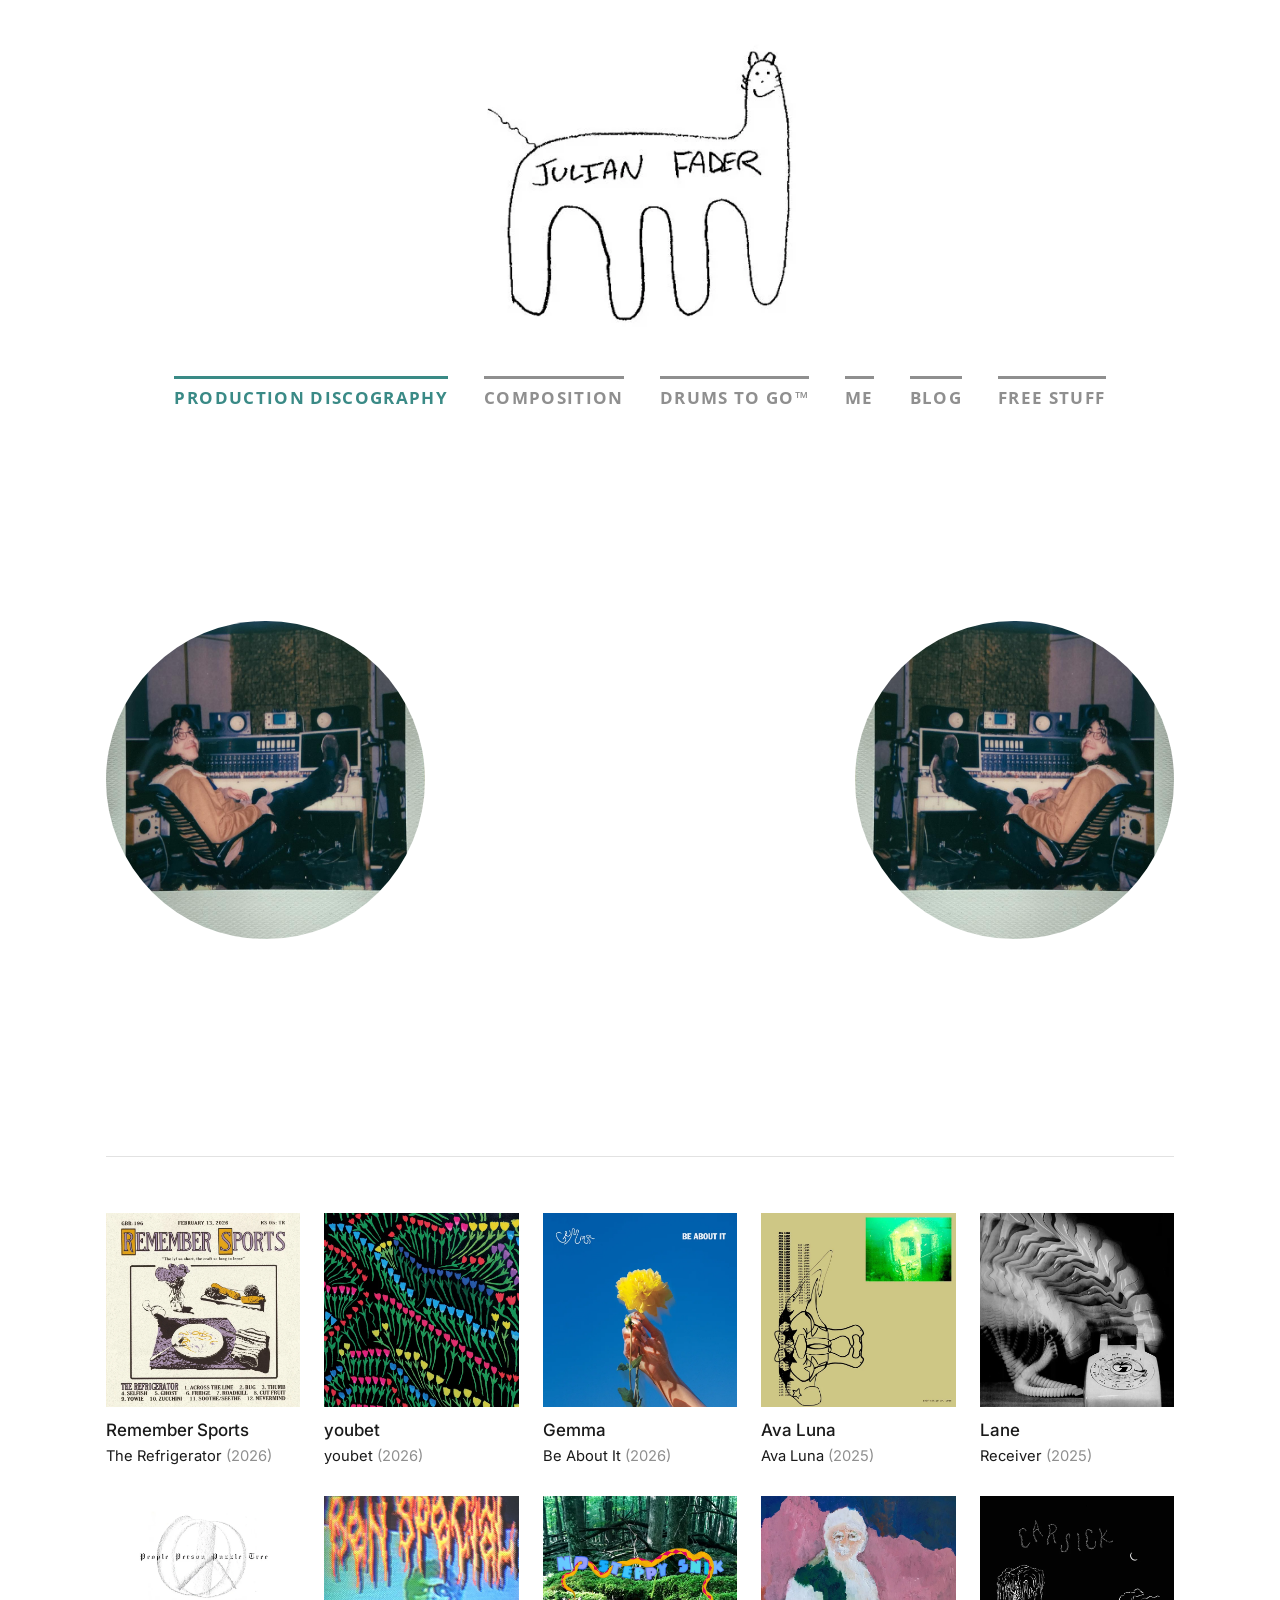
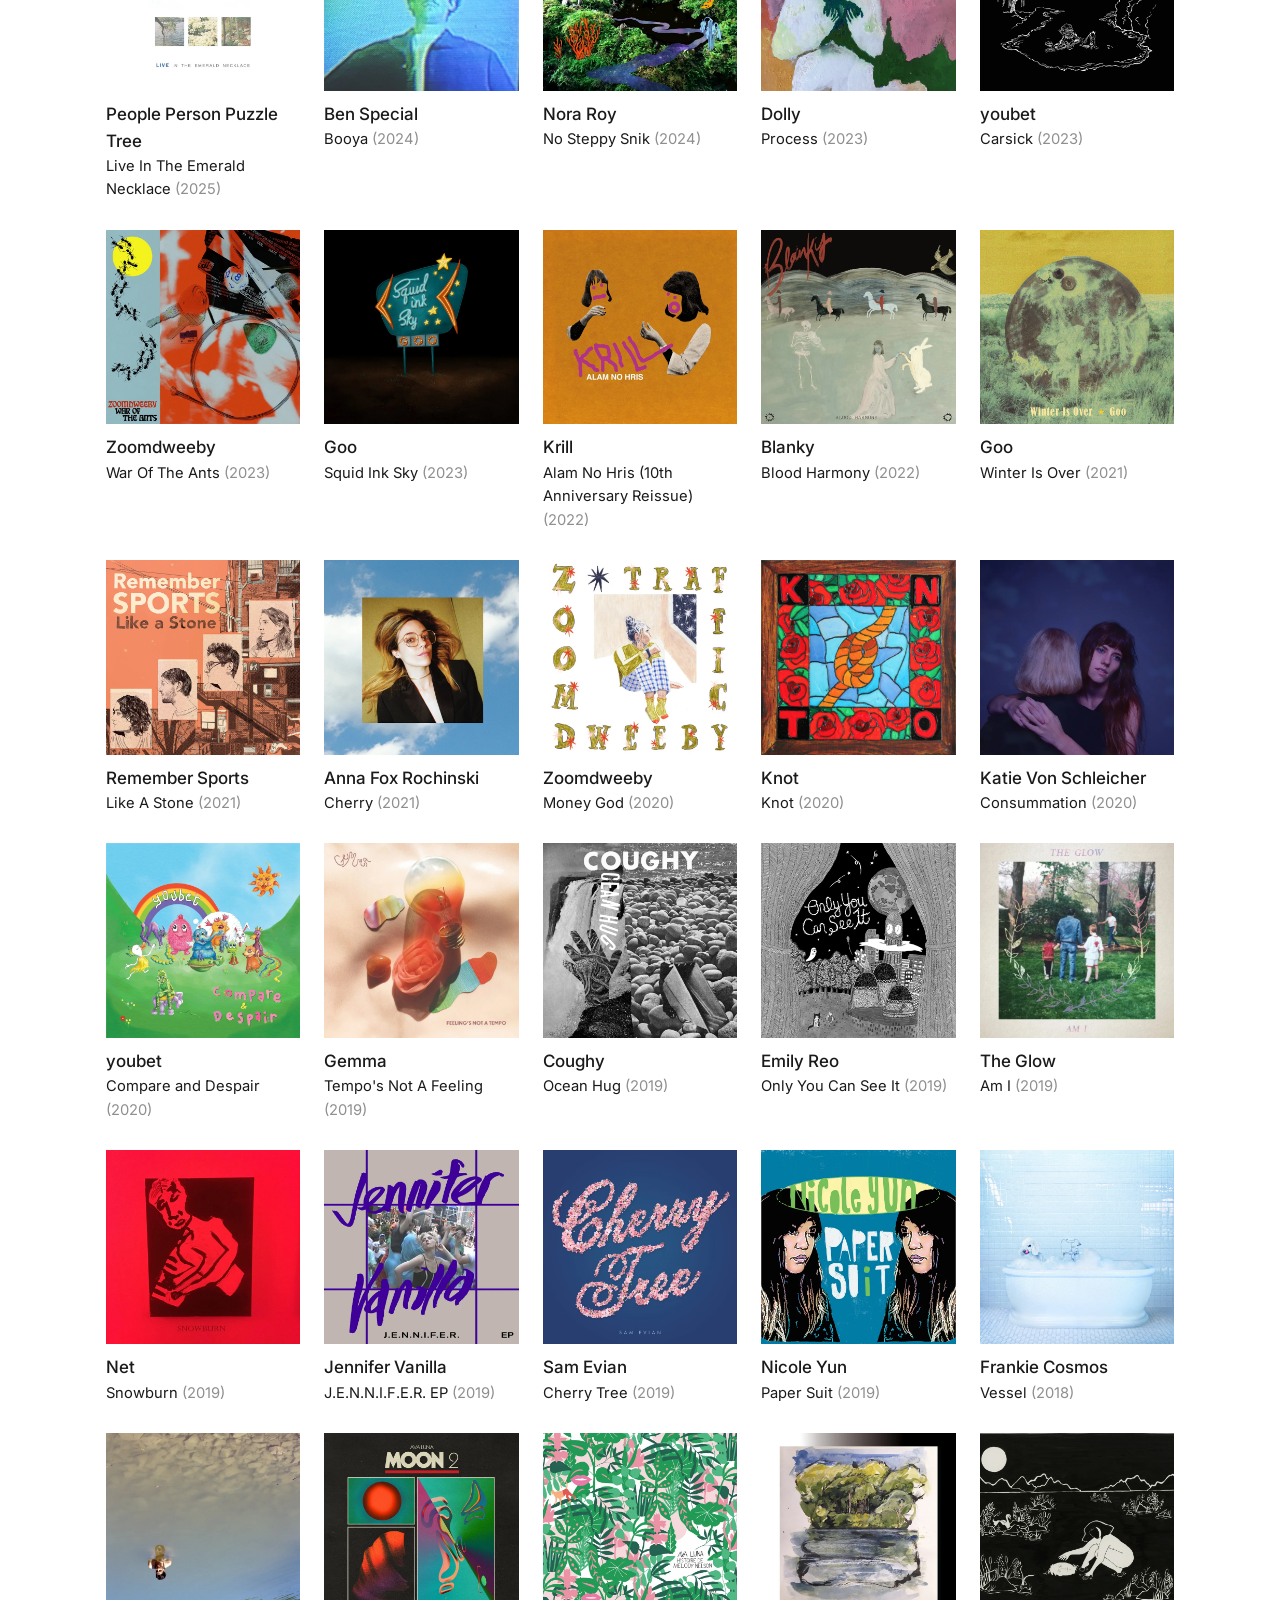
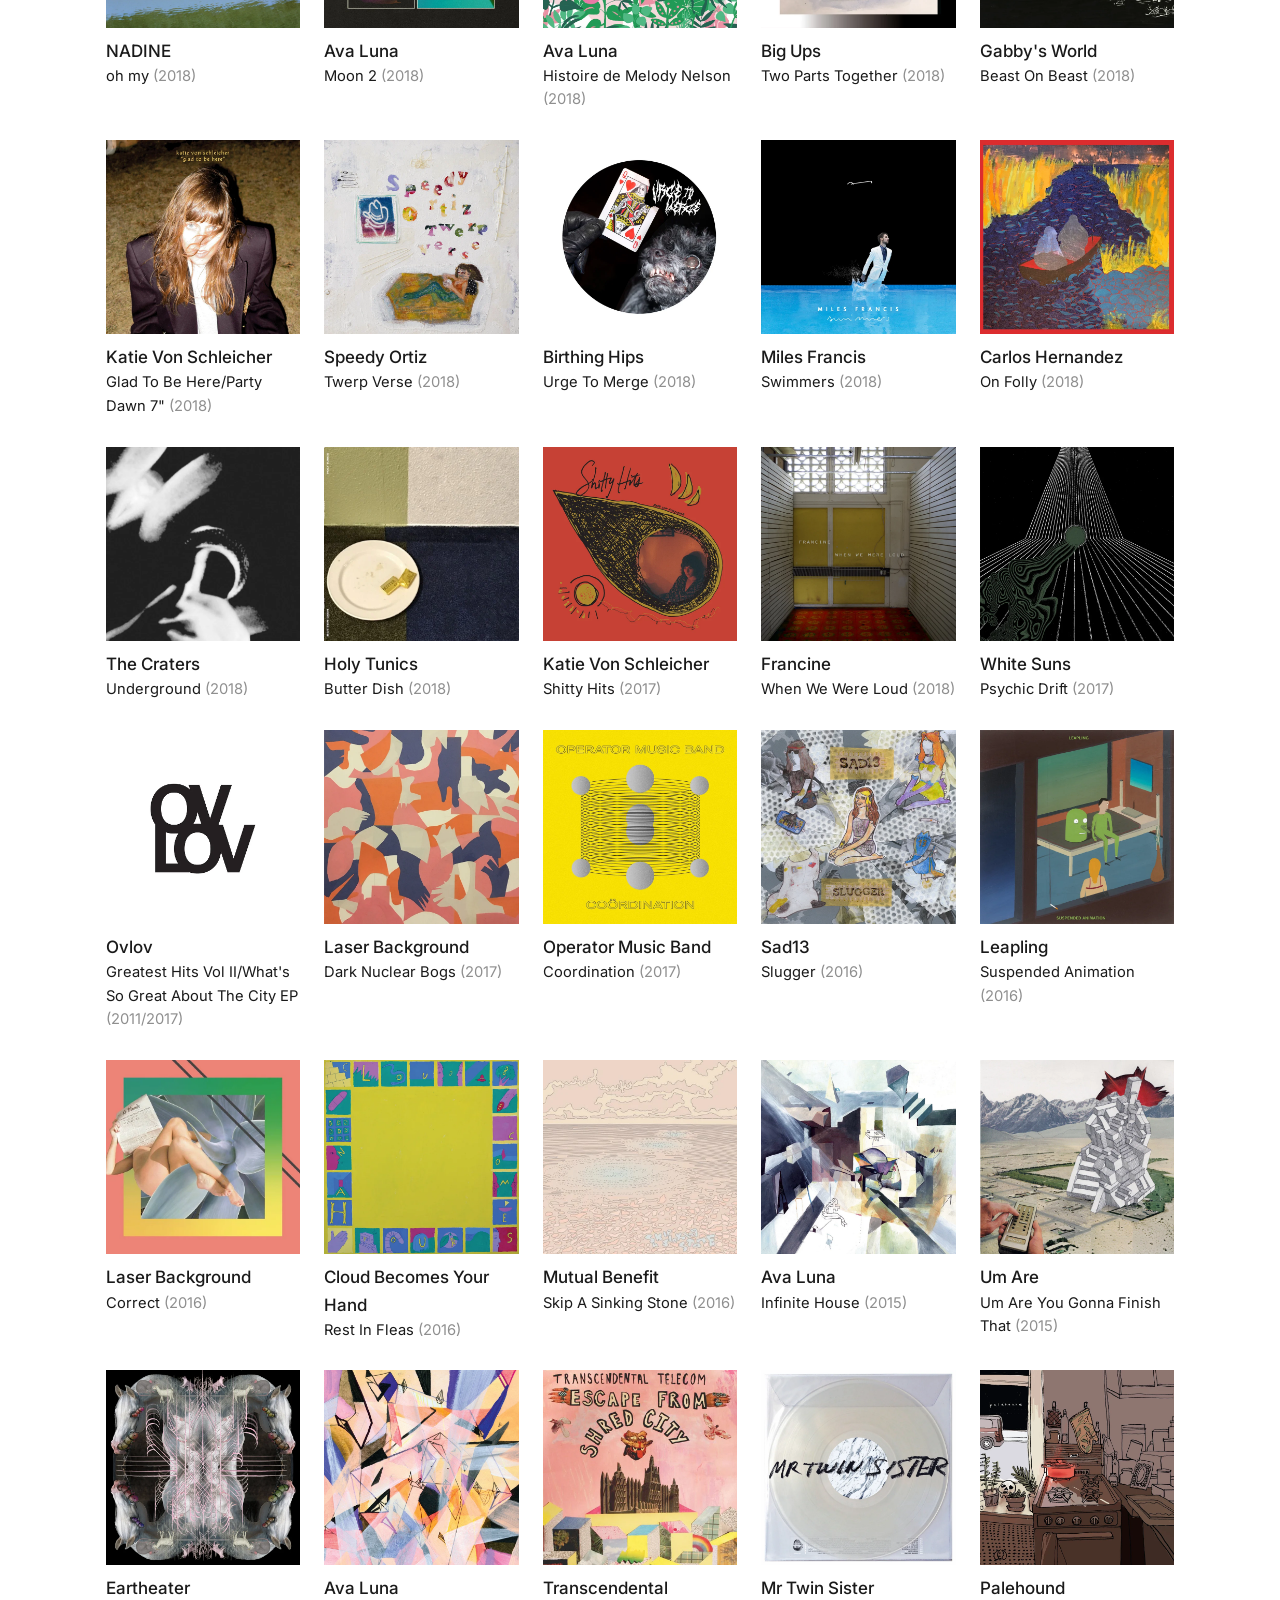
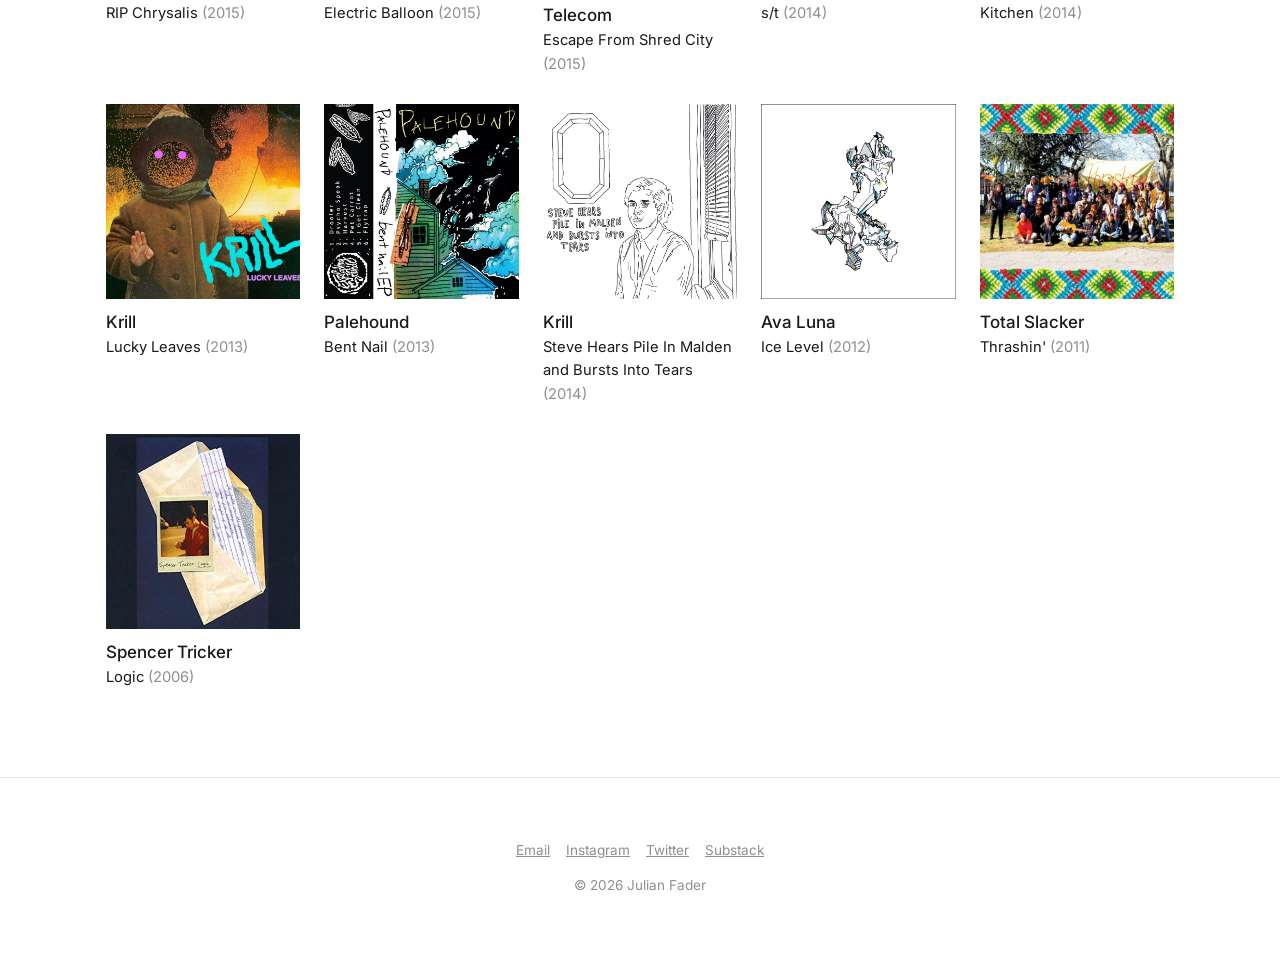
==== index.html @ e8413f3c "Initial commit" ====
<!doctype html>
<html lang="en">
<head>
<meta charset="utf-8">
<meta name="viewport" content="width=device-width, initial-scale=1">
<title>Julian Fader</title>
<meta name="description" content="Julian Fader: producer, mixer, drummer and composer. Co-owner of Honey Jar studio in Brooklyn.">
<link rel="icon" href="/images/favicon.png">
<link rel="preconnect" href="https://fonts.googleapis.com">
<link rel="preconnect" href="https://fonts.gstatic.com" crossorigin>
<link href="https://fonts.googleapis.com/css2?family=Open+Sans:wght@600;700&family=Inter:wght@400;500&display=swap" rel="stylesheet">
<link rel="stylesheet" href="/assets/style.css">
</head>
<body>
<header id="site-header"></header>
<main>

  <section class="hero">
    <img class="circle" src="/images/studio-left.png" alt="Julian in the studio">
    <div class="embed">
      <iframe src="https://www.buymusic.club/embed/coolingpie-produced-andor-mixed-by-julian" title="A selection of tunes produced and/or mixed by Julian Fader" loading="lazy"></iframe>
    </div>
    <img class="circle circle-right" src="/images/studio-right.png" alt="">
  </section>

  <hr>

  <!-- The records are listed in assets/records.js -->
  <div class="records" id="records"></div>
</main>
<footer id="site-footer"></footer>
<script src="/assets/site.js"></script>
<script src="/assets/records.js"></script>
</body>
</html>
---- assets/style.css ----
/* ============ Colors and fonts: change these to restyle the whole site ============ */
:root {
  --accent: #3a8a86;
  --muted: #8f8f8f;
  --line: #e2e2e2;
  --text: #1a1a1a;
  --bg: #ffffff;
  --head: "Open Sans", system-ui, sans-serif;
  --body: "Inter", system-ui, sans-serif;
}

* { box-sizing: border-box; }
html { scroll-behavior: smooth; }
body {
  margin: 0;
  background: var(--bg);
  color: var(--text);
  font-family: var(--body);
  font-size: 17px;
  line-height: 1.6;
}
img { max-width: 100%; display: block; }
a { color: var(--accent); }

/* ============ Header and nav ============ */
.site-header { text-align: center; padding: 24px 16px 0; }
.site-header > a { text-decoration: none; display: inline-block; }
.logo { width: 320px; margin: 0 auto; mix-blend-mode: multiply; }
.logo-text {
  font-family: var(--head); font-weight: 700; font-size: 2rem;
  color: var(--text); text-decoration: none; letter-spacing: 0.04em;
}

.site-nav ul {
  list-style: none; padding: 0; margin: 28px auto 0;
  display: flex; flex-wrap: wrap; justify-content: center; gap: 12px 36px;
}
.site-nav a {
  display: inline-block;
  font-family: var(--head); font-weight: 700;
  font-size: 1.05rem; letter-spacing: 0.08em; text-transform: uppercase;
  text-decoration: none; color: var(--muted);
  border-top: 3px solid var(--muted); padding-top: 6px;
  transition: color .15s, border-color .15s;
}
.site-nav a:hover,
.site-nav a[aria-current="page"] { color: var(--accent); border-color: var(--accent); }

/* ============ Layout ============ */
main { max-width: 1100px; margin: 0 auto; padding: 48px 16px 24px; }
.narrow { max-width: 720px; margin-left: auto; margin-right: auto; }
h1, h2, h3 { font-family: var(--head); line-height: 1.25; }
h1 {
  font-size: 1.3rem; text-transform: uppercase; letter-spacing: 0.08em;
  color: var(--accent); margin: 0 0 24px;
}
h2 { font-size: 1.15rem; margin-top: 48px; }
hr { border: 0; border-top: 1px solid var(--line); margin: 56px 0; }
.lede { font-size: 1.15rem; }
.muted { color: var(--muted); }

/* ============ Home hero: photo / Buy Music Club / photo ============ */
.hero {
  display: grid; grid-template-columns: 1fr 1.15fr 1fr; gap: 32px; align-items: center;
}
.circle {
  aspect-ratio: 1; width: 100%; border-radius: 50%;
  object-fit: cover; background: #dfe6e2;
}
.embed iframe { width: 100%; border: 0; height: 640px; display: block; }

/* ============ Photos ============ */
.photo-pair { display: grid; grid-template-columns: 1fr 1fr; gap: 16px; margin: 40px 0; }
.photo-pair img { width: 100%; aspect-ratio: 4 / 5; object-fit: cover; background: #eee; }
.me-photo { width: 100%; max-width: 420px; margin: 0 0 28px; background: #eee; }

/* ============ Record grid ============ */
.records {
  display: grid; gap: 28px 24px;
  grid-template-columns: repeat(auto-fill, minmax(190px, 1fr));
}
.record { text-decoration: none; color: var(--text); }
.record img {
  aspect-ratio: 1; width: 100%; object-fit: cover; background: #eee;
  transition: transform .2s;
}
.record:hover img { transform: scale(1.02); }
.record .artist { margin: 10px 0 0; font-weight: 500; }
.record .title { margin: 0; font-size: .92rem; }
.record .year { color: var(--muted); }

/* ============ Video embeds ============ */
.videos { display: grid; gap: 32px; }
.videos figure { margin: 0; }
.video { aspect-ratio: 16 / 9; width: 100%; border: 0; background: #000; display: block; }
.video-caption { margin: 8px 0 0; font-size: .92rem; color: var(--muted); }

/* ============ Lists (blog, downloads) ============ */
.list { list-style: none; padding: 0; margin: 0; }
.list li { padding: 18px 0; border-bottom: 1px solid var(--line); }
.list a { font-weight: 500; text-decoration: none; }
.list a:hover { text-decoration: underline; }
.list .meta { display: block; font-size: .85rem; color: var(--muted); }

/* ============ Blog post ============ */
.post img { margin: 24px 0; }
.post .meta { color: var(--muted); font-size: .9rem; margin-top: -16px; }

/* ============ Buttons ============ */
.button {
  display: inline-block; padding: 10px 20px; border-radius: 4px;
  background: var(--accent); color: #fff; text-decoration: none; font-weight: 500;
}
.button:hover { opacity: .88; }

/* ============ Footer ============ */
.site-footer {
  text-align: center; color: var(--muted); font-size: .85rem;
  padding: 48px 16px; border-top: 1px solid var(--line); margin-top: 64px;
}
.site-footer a { color: var(--muted); margin: 0 8px; }

/* ============ Phones ============ */
@media (max-width: 760px) {
  body { font-size: 16px; }
  .hero { grid-template-columns: 1fr; gap: 32px; }
  .circle { max-width: 320px; margin: 0 auto; }
  .circle-right { display: none; }
  .embed iframe { height: 520px; }
  .site-nav ul { gap: 10px 18px; }
  .site-nav a { font-size: .85rem; }
  .logo { width: 200px; }
  .records { grid-template-columns: repeat(2, 1fr); gap: 20px 14px; }
}
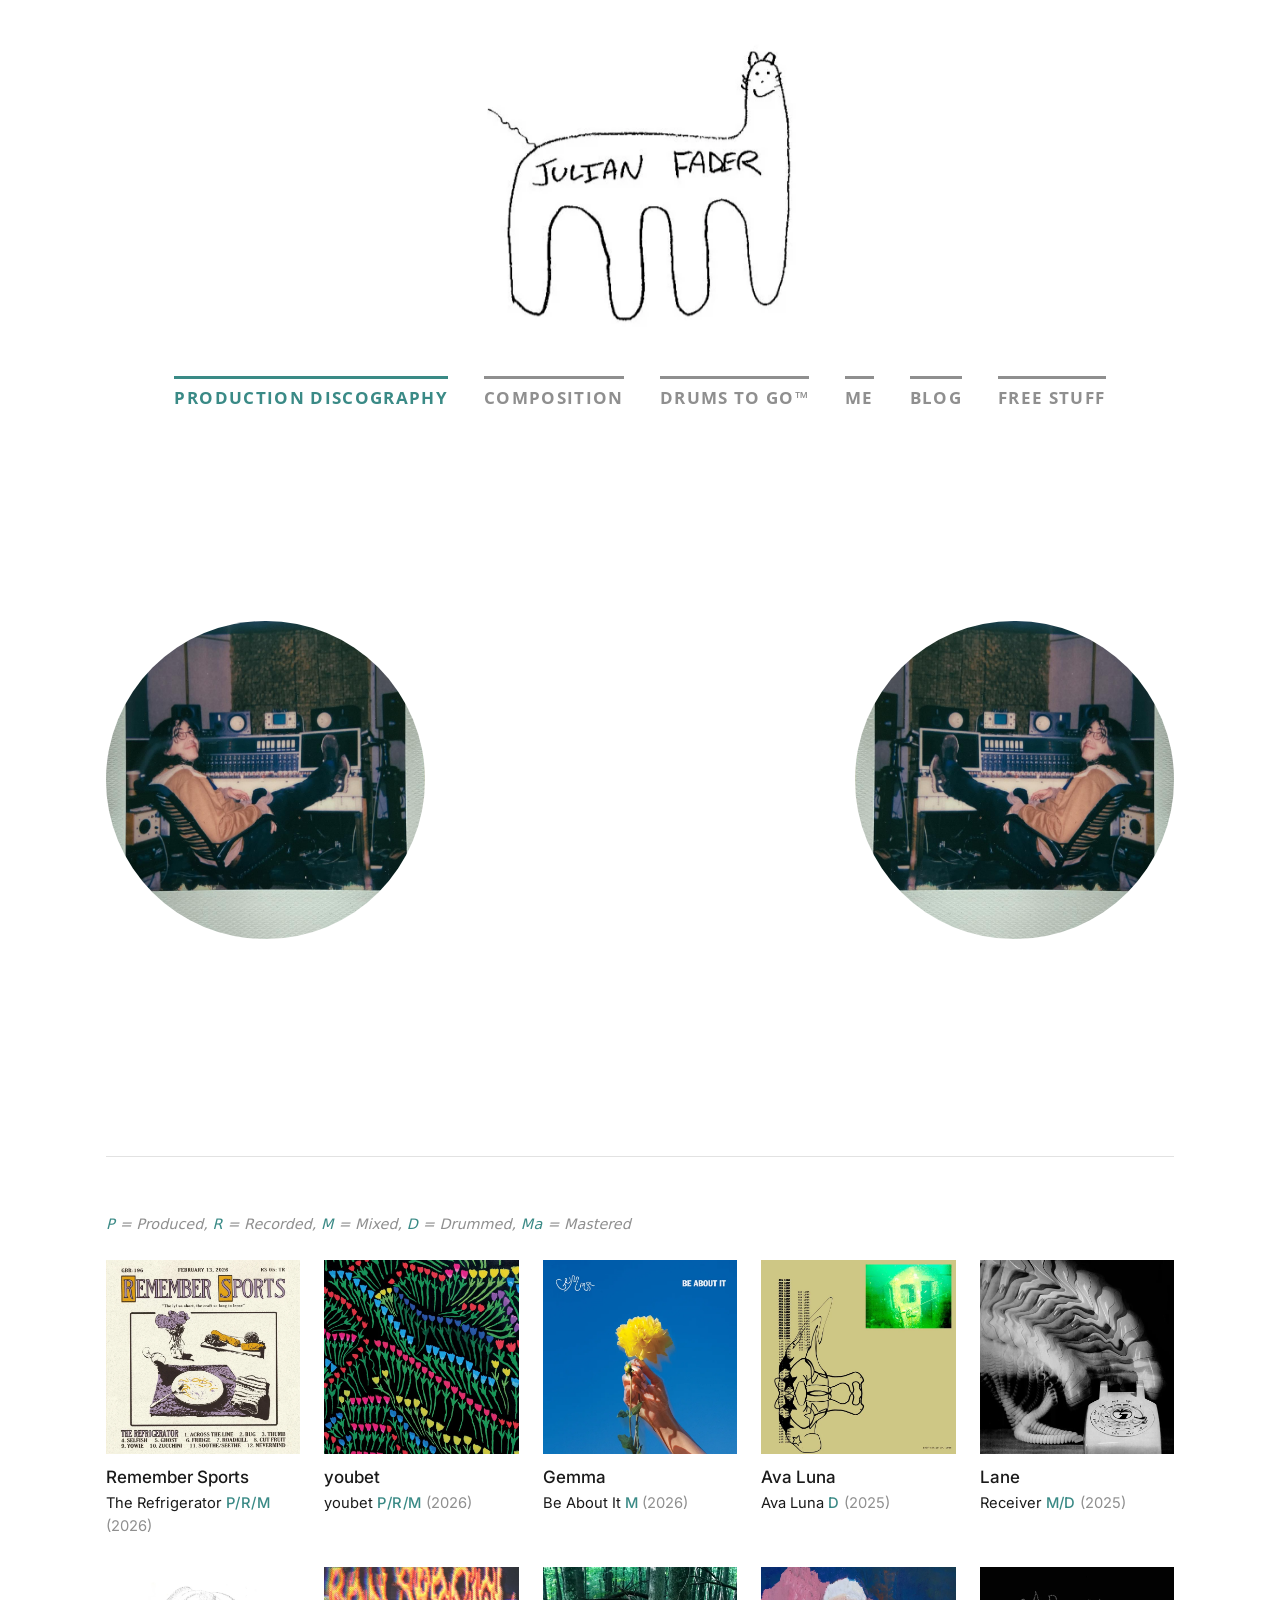
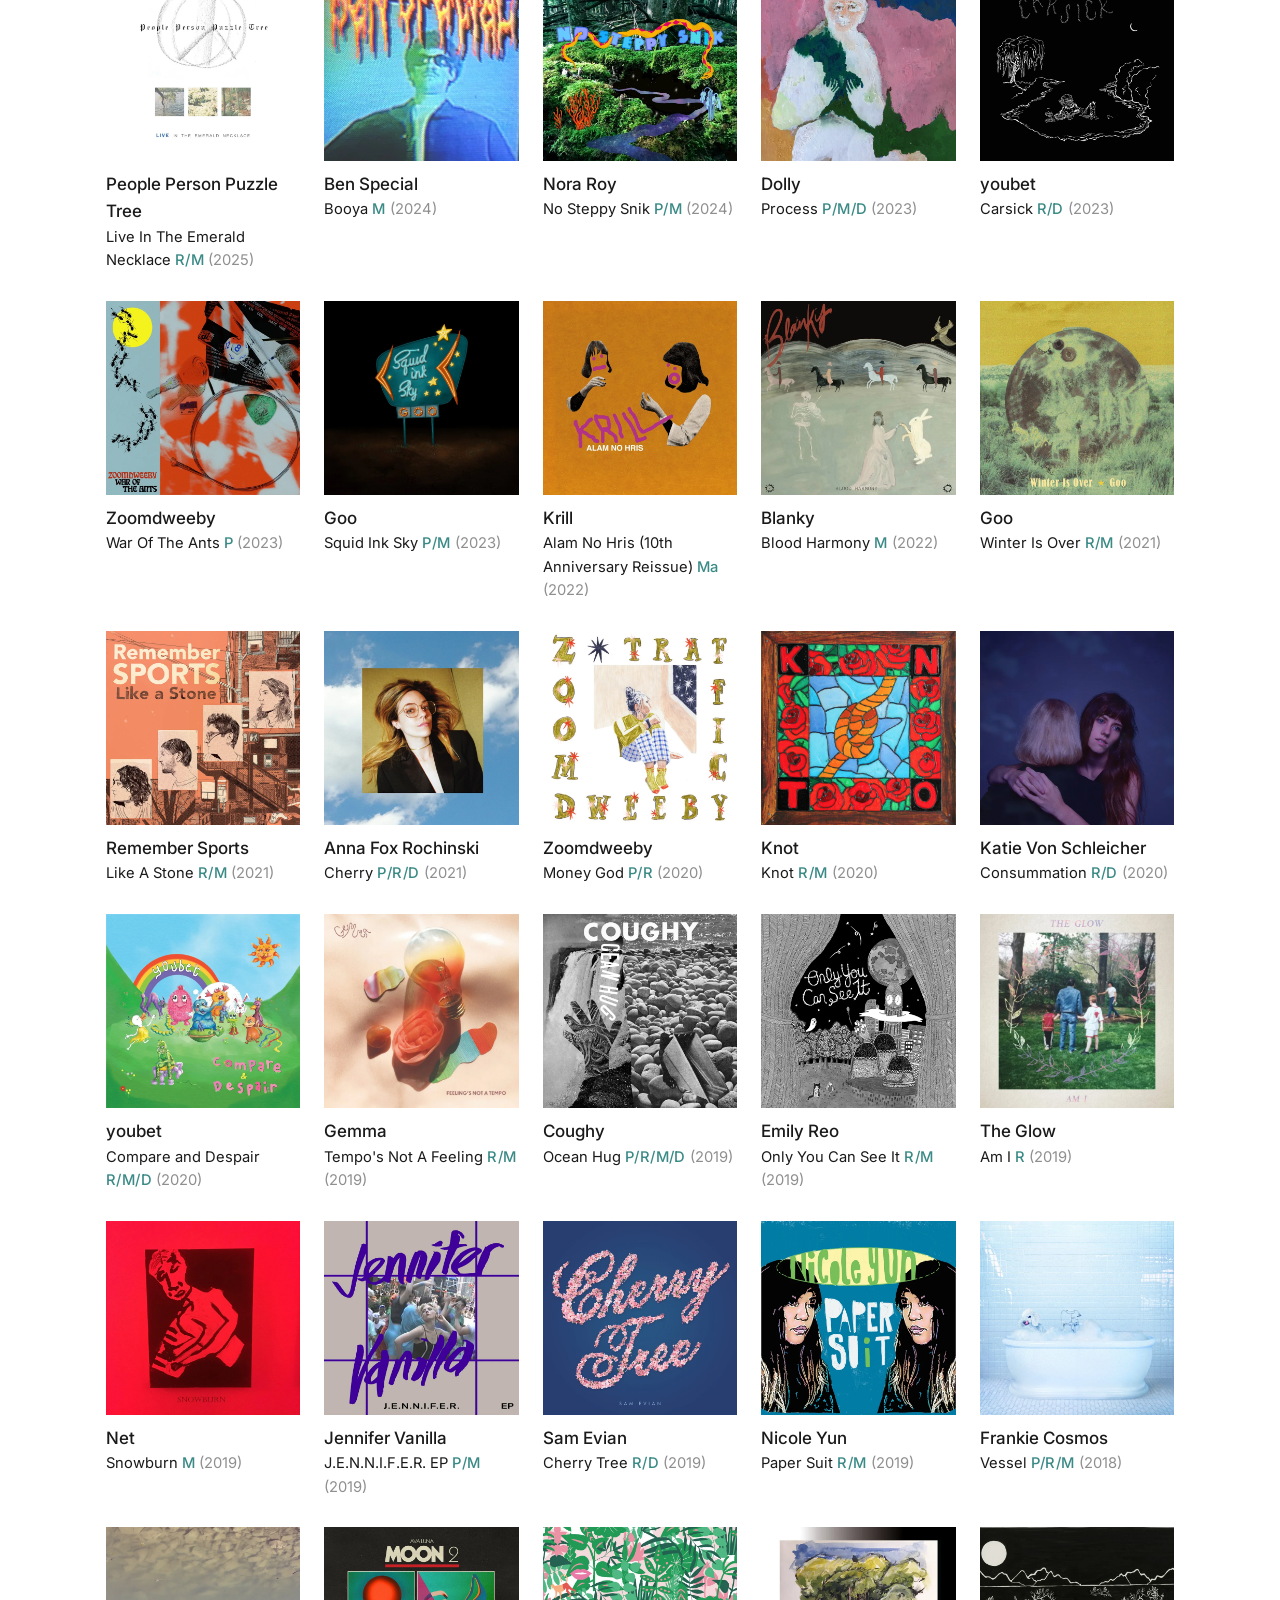
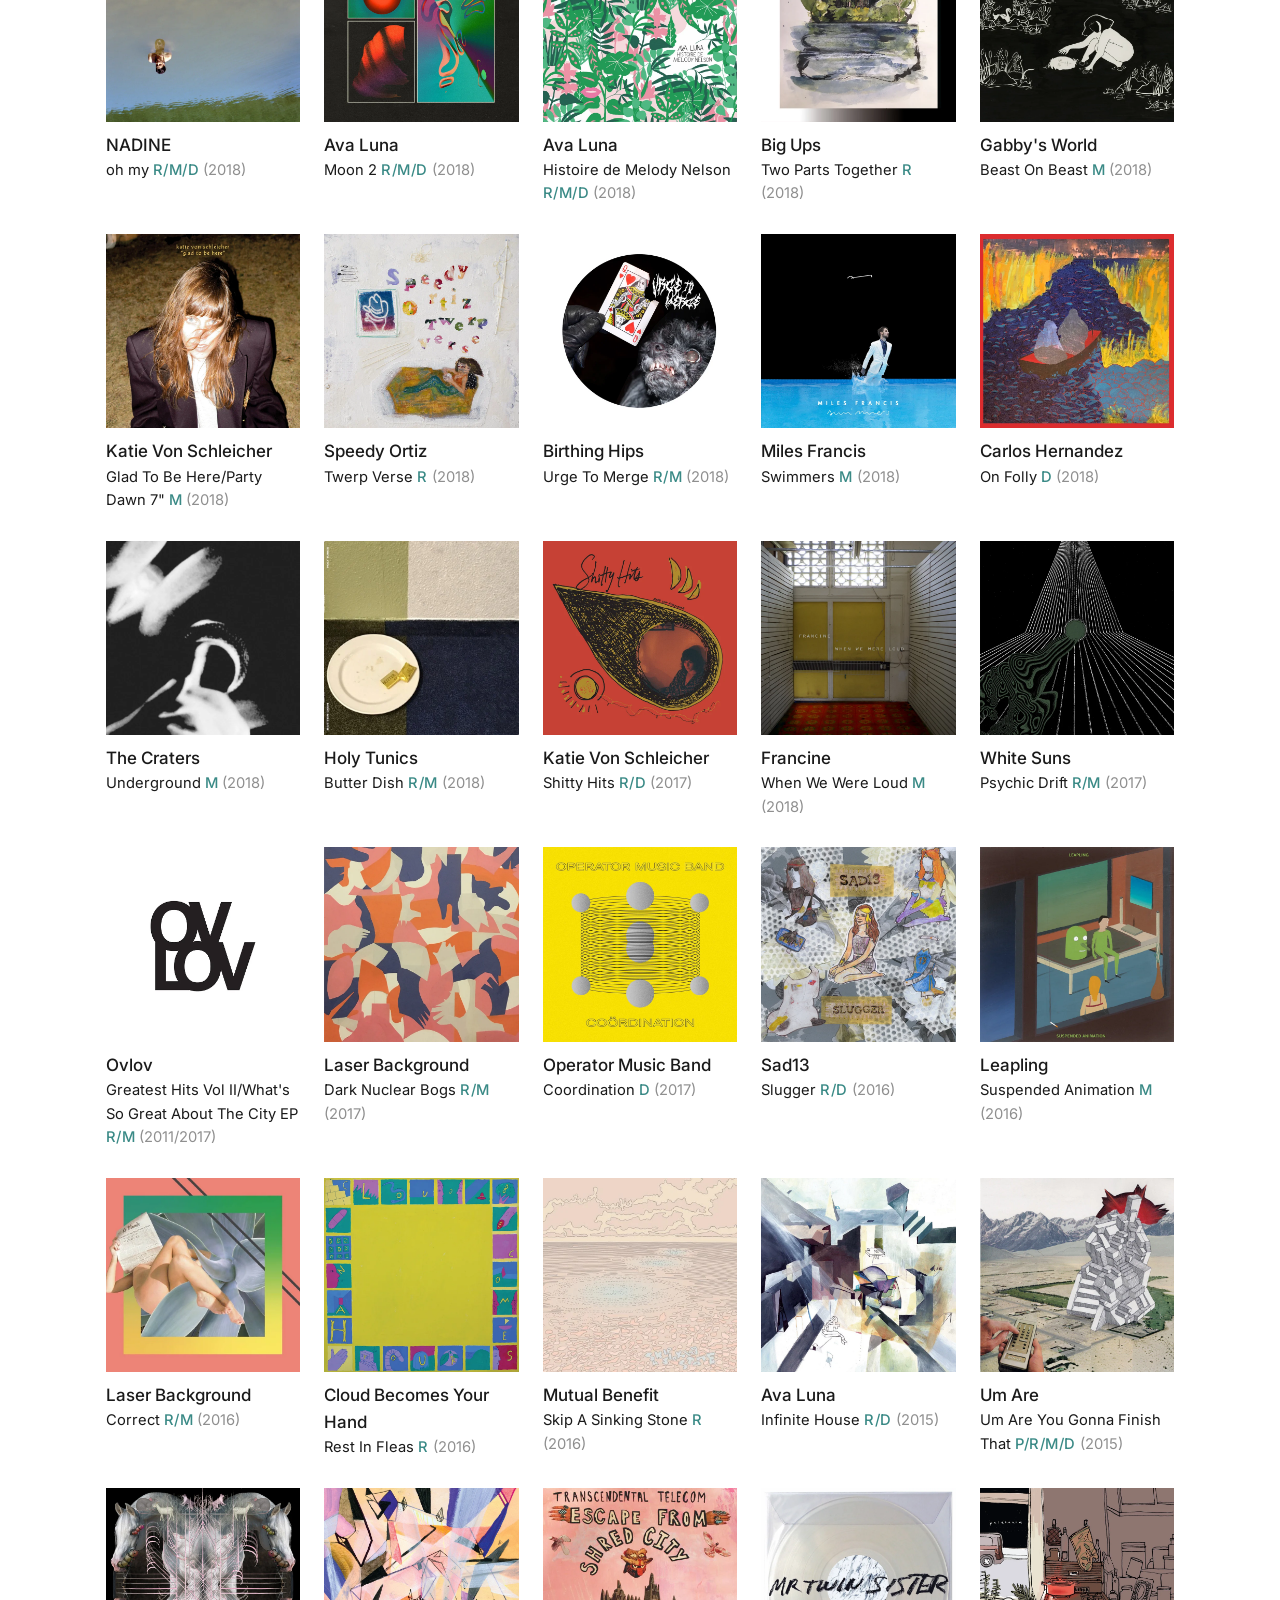
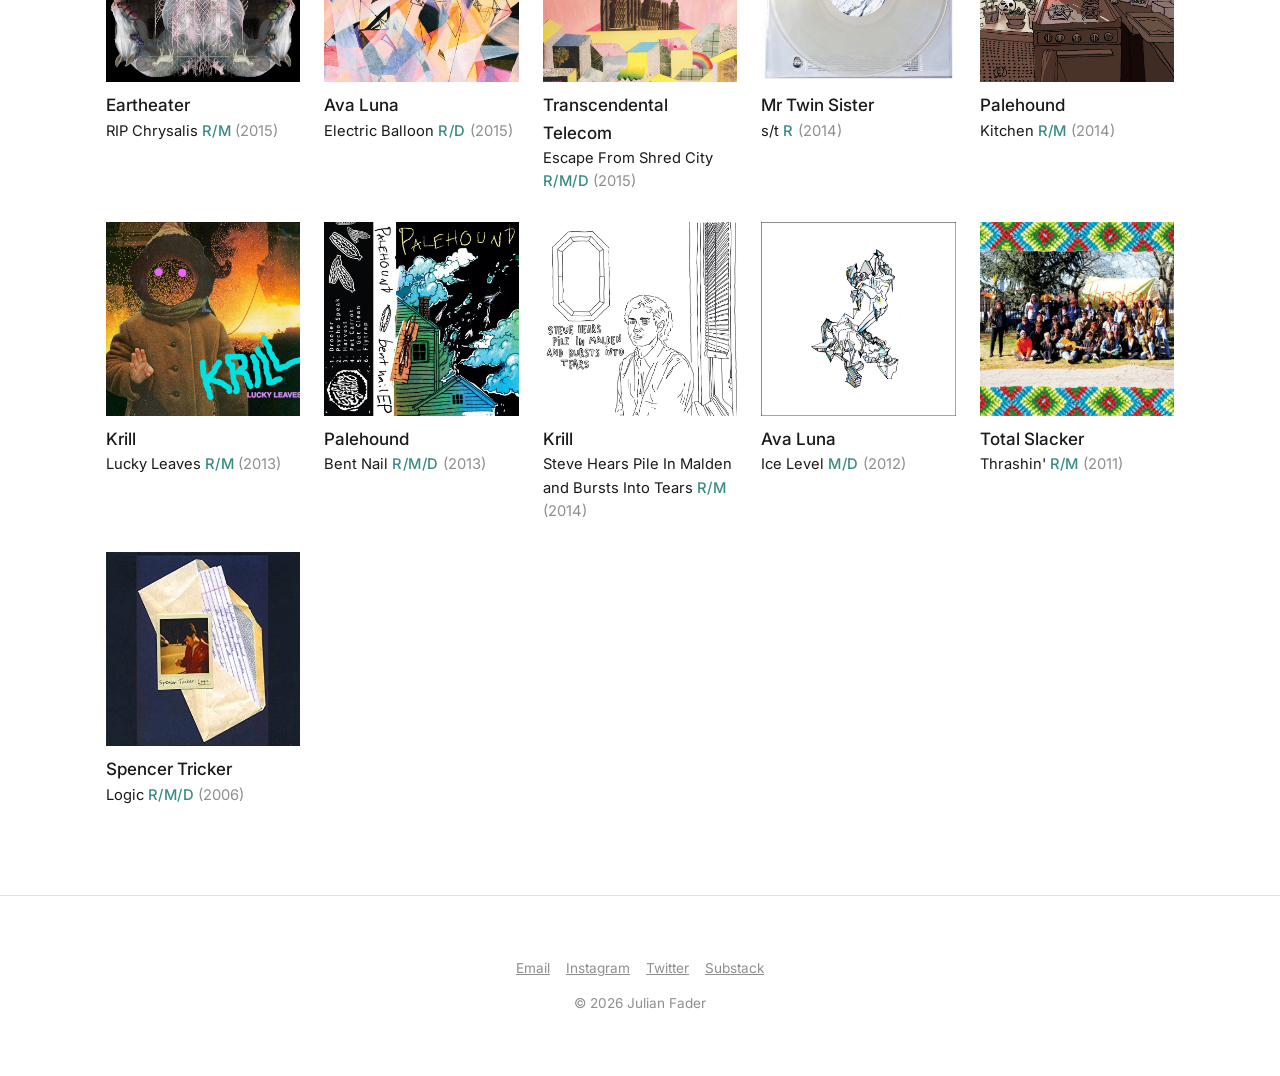
==== commit a993894a: "Role Codes" ====
--- a/index.html
+++ b/index.html
@@ -25,6 +25,8 @@
 
   <hr>
 
+  <p class="credit-key"><span class="credit">P</span> = Produced, <span class="credit">R</span> = Recorded, <span class="credit">M</span> = Mixed, <span class="credit">D</span> = Drummed, <span class="credit">Ma</span> = Mastered</p>
+
   <!-- The records are listed in assets/records.js -->
   <div class="records" id="records"></div>
 </main>
--- a/assets/style.css
+++ b/assets/style.css
@@ -132,3 +132,7 @@
   .logo { width: 200px; }
   .records { grid-template-columns: repeat(2, 1fr); gap: 20px 14px; }
 }
+
+/* ============ Role codes ============ */
+.credit { color: var(--accent); font-weight: 500; letter-spacing: .03em; }
+.credit-key { margin: 0 0 24px; font-size: clamp(8px, 2.6vw, .9rem); color: var(--muted); white-space: nowrap; font-style: italic; }
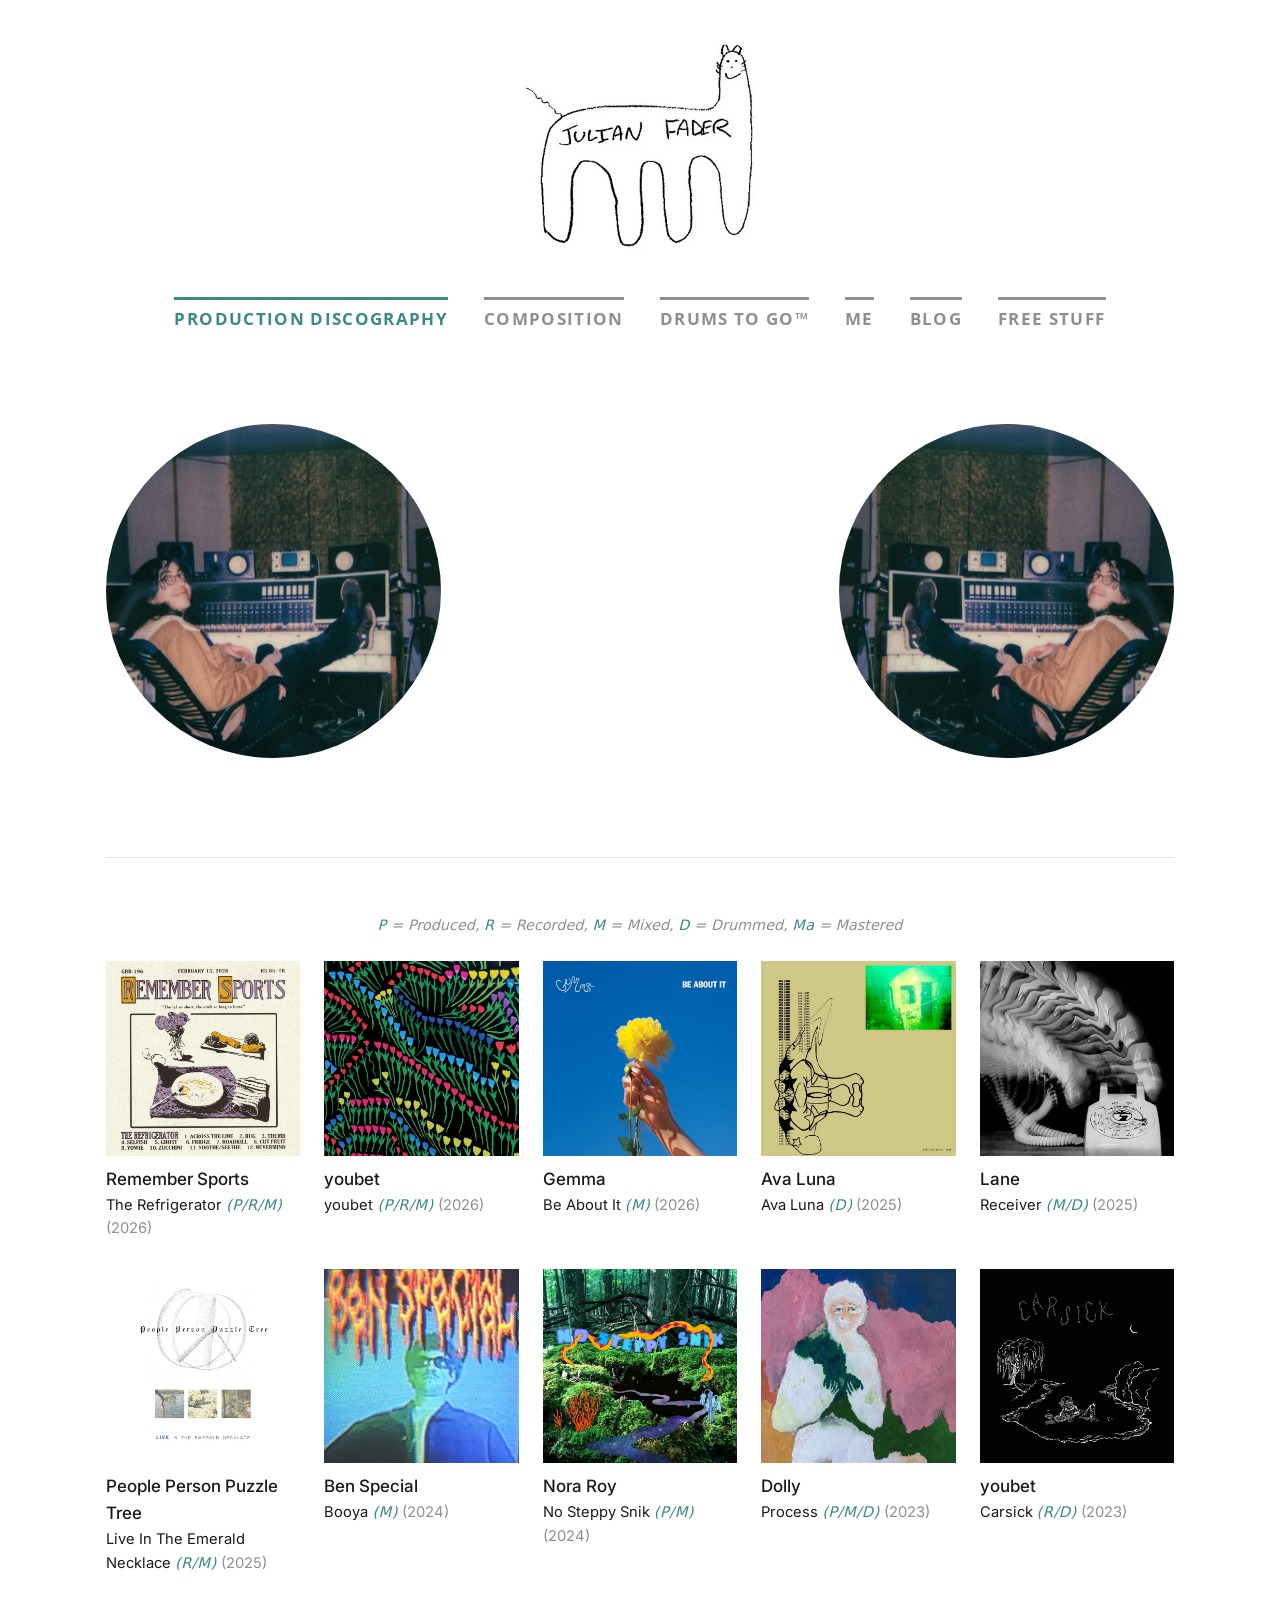
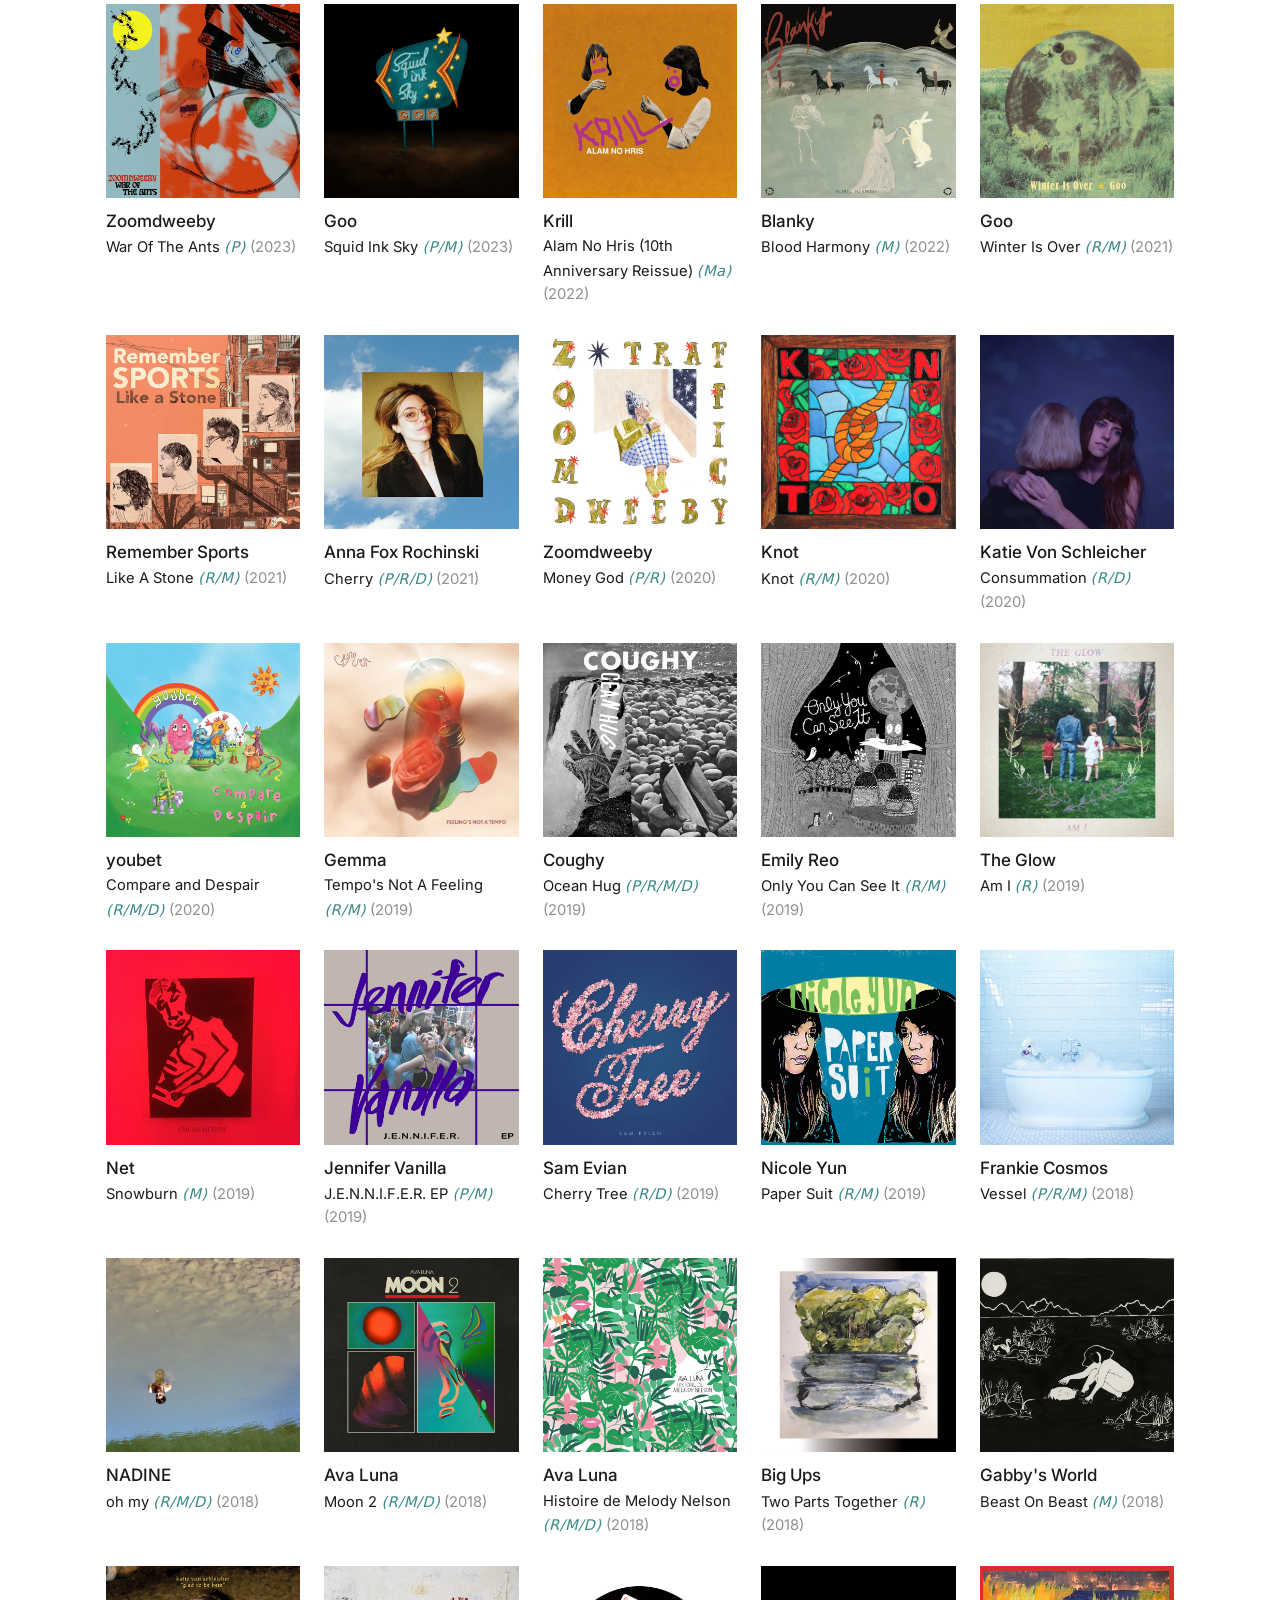
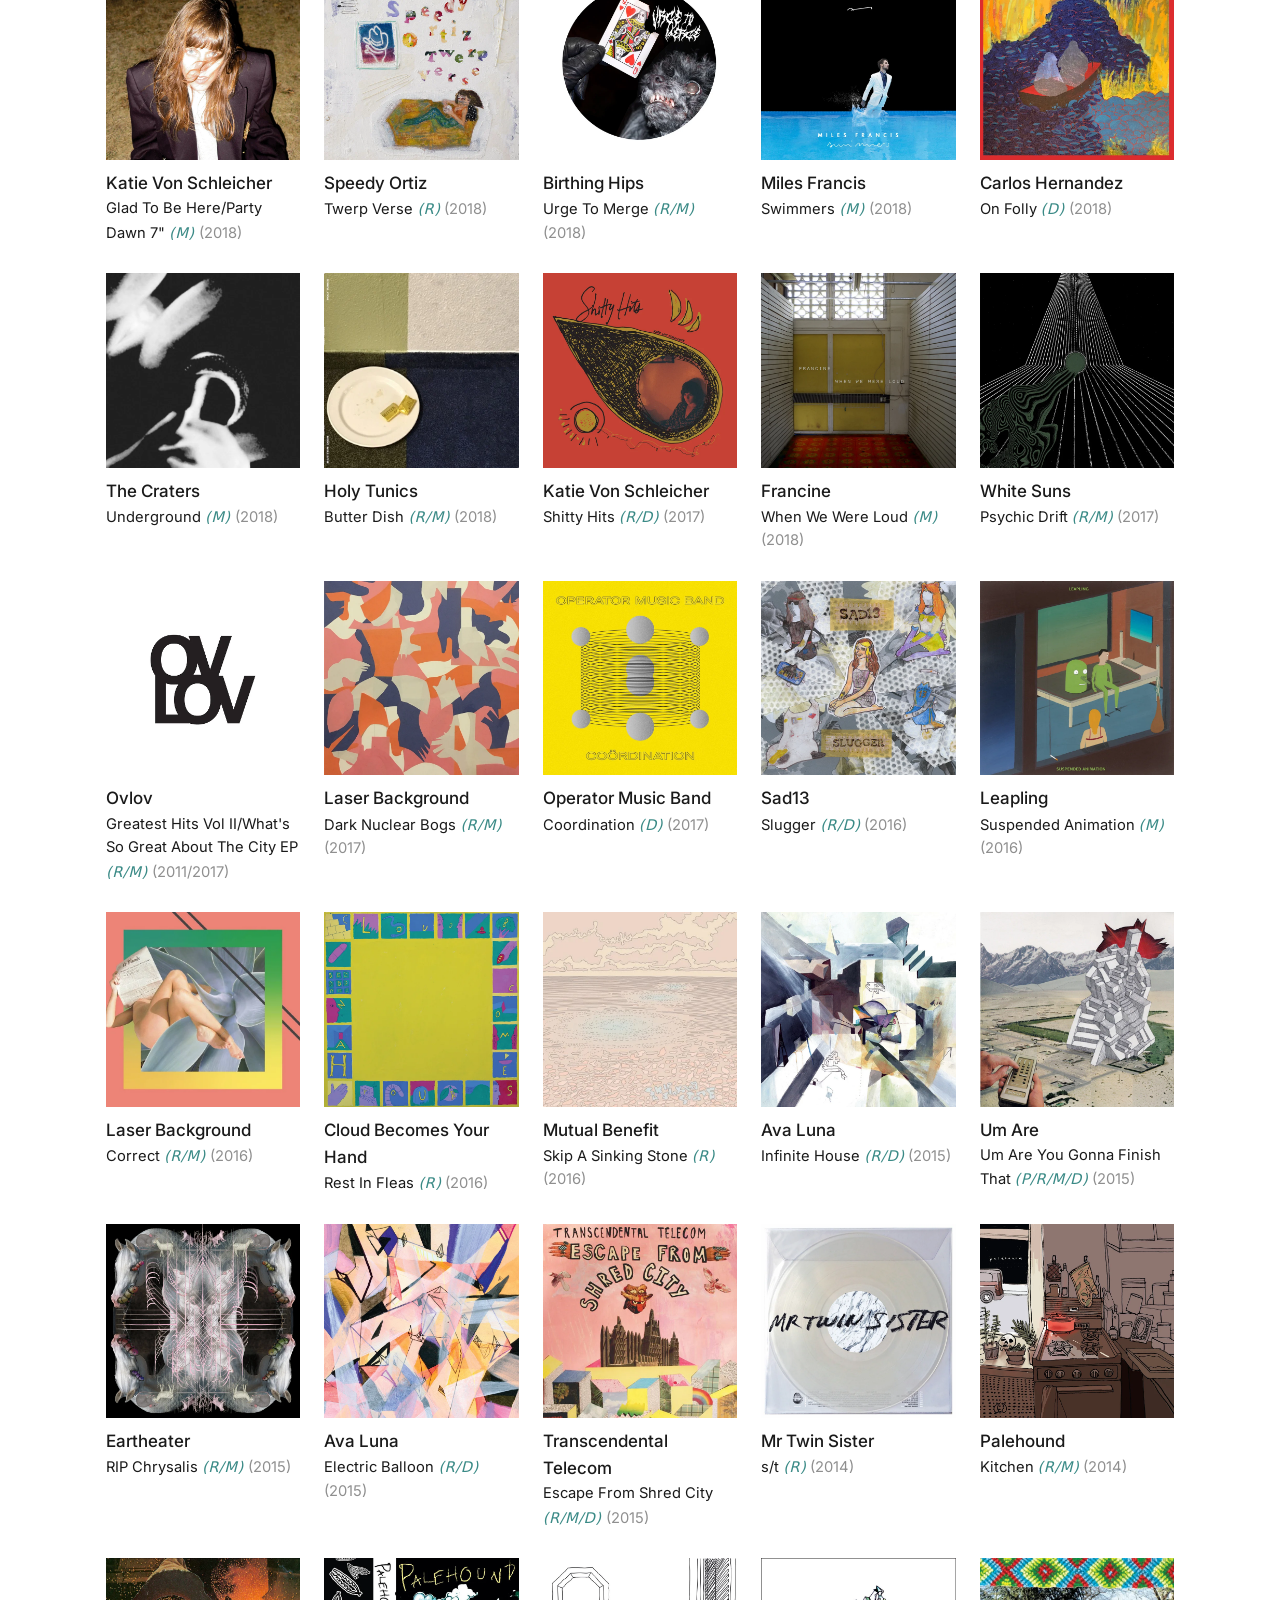
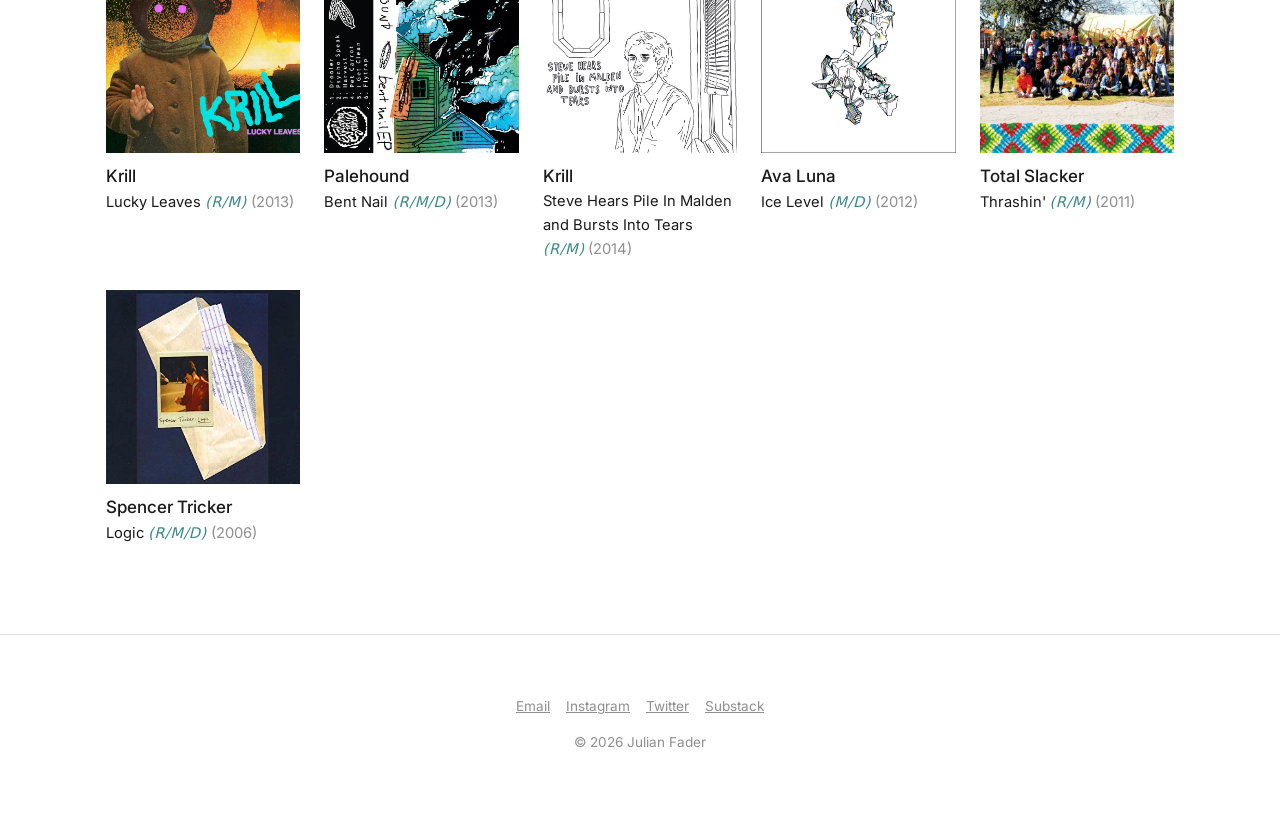
==== commit 14a556dd: "photos" ====
--- a/index.html
+++ b/index.html
@@ -16,11 +16,11 @@
 <main>
 
   <section class="hero">
-    <img class="circle" src="/images/studio-left.png" alt="Julian in the studio">
+    <img class="circle" src="/images/studio-left.jpg" alt="Julian in the studio">
     <div class="embed">
       <iframe src="https://www.buymusic.club/embed/coolingpie-produced-andor-mixed-by-julian" title="A selection of tunes produced and/or mixed by Julian Fader" loading="lazy"></iframe>
     </div>
-    <img class="circle circle-right" src="/images/studio-right.png" alt="">
+    <img class="circle circle-right" src="/images/studio-right.jpg" alt="">
   </section>
 
   <hr>
--- a/assets/style.css
+++ b/assets/style.css
@@ -25,7 +25,7 @@
 /* ============ Header and nav ============ */
 .site-header { text-align: center; padding: 24px 16px 0; }
 .site-header > a { text-decoration: none; display: inline-block; }
-.logo { width: 320px; margin: 0 auto; mix-blend-mode: multiply; }
+.logo { width: 240px; margin: 0 auto; mix-blend-mode: multiply; }
 .logo-text {
   font-family: var(--head); font-weight: 700; font-size: 2rem;
   color: var(--text); text-decoration: none; letter-spacing: 0.04em;
@@ -61,13 +61,13 @@
 
 /* ============ Home hero: photo / Buy Music Club / photo ============ */
 .hero {
-  display: grid; grid-template-columns: 1fr 1.15fr 1fr; gap: 32px; align-items: center;
+  display: grid; grid-template-columns: 1fr 1fr 1fr; gap: 32px; align-items: center;
 }
 .circle {
   aspect-ratio: 1; width: 100%; border-radius: 50%;
   object-fit: cover; background: #dfe6e2;
 }
-.embed iframe { width: 100%; border: 0; height: 640px; display: block; }
+.embed iframe { width: 100%; border: 0; height: 420px; display: block; }
 
 /* ============ Photos ============ */
 .photo-pair { display: grid; grid-template-columns: 1fr 1fr; gap: 16px; margin: 40px 0; }
@@ -126,13 +126,13 @@
   .hero { grid-template-columns: 1fr; gap: 32px; }
   .circle { max-width: 320px; margin: 0 auto; }
   .circle-right { display: none; }
-  .embed iframe { height: 520px; }
+  .embed iframe { height: 400px; }
   .site-nav ul { gap: 10px 18px; }
   .site-nav a { font-size: .85rem; }
-  .logo { width: 200px; }
+  .logo { width: 170px; }
   .records { grid-template-columns: repeat(2, 1fr); gap: 20px 14px; }
 }
 
 /* ============ Role codes ============ */
-.credit { color: var(--accent); font-weight: 500; letter-spacing: .03em; }
-.credit-key { margin: 0 0 24px; font-size: clamp(8px, 2.6vw, .9rem); color: var(--muted); white-space: nowrap; font-style: italic; }
+.credit { color: var(--accent); font-weight: 500; letter-spacing: .03em; font-style: italic; }
+.credit-key { margin: 0 0 24px; font-size: clamp(8px, 2.6vw, .9rem); color: var(--muted); white-space: nowrap; font-style: italic; text-align: center; }
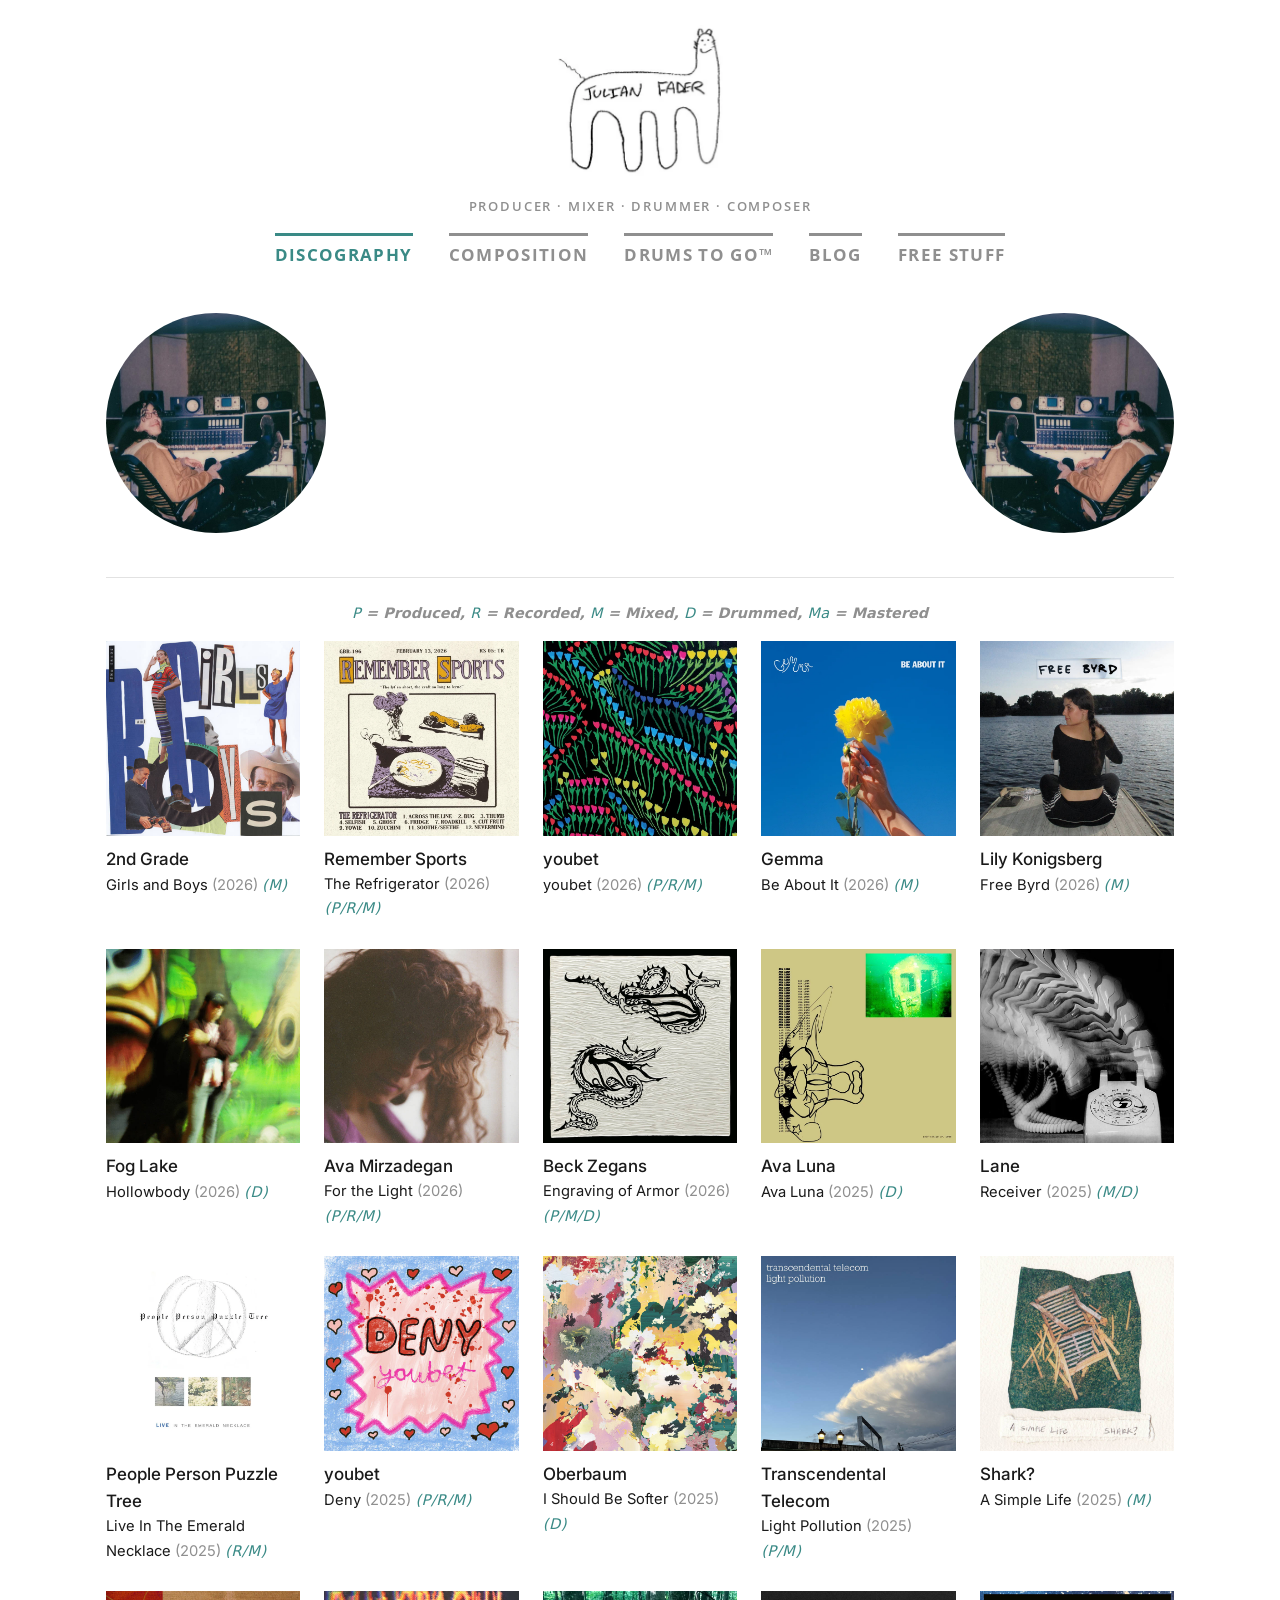
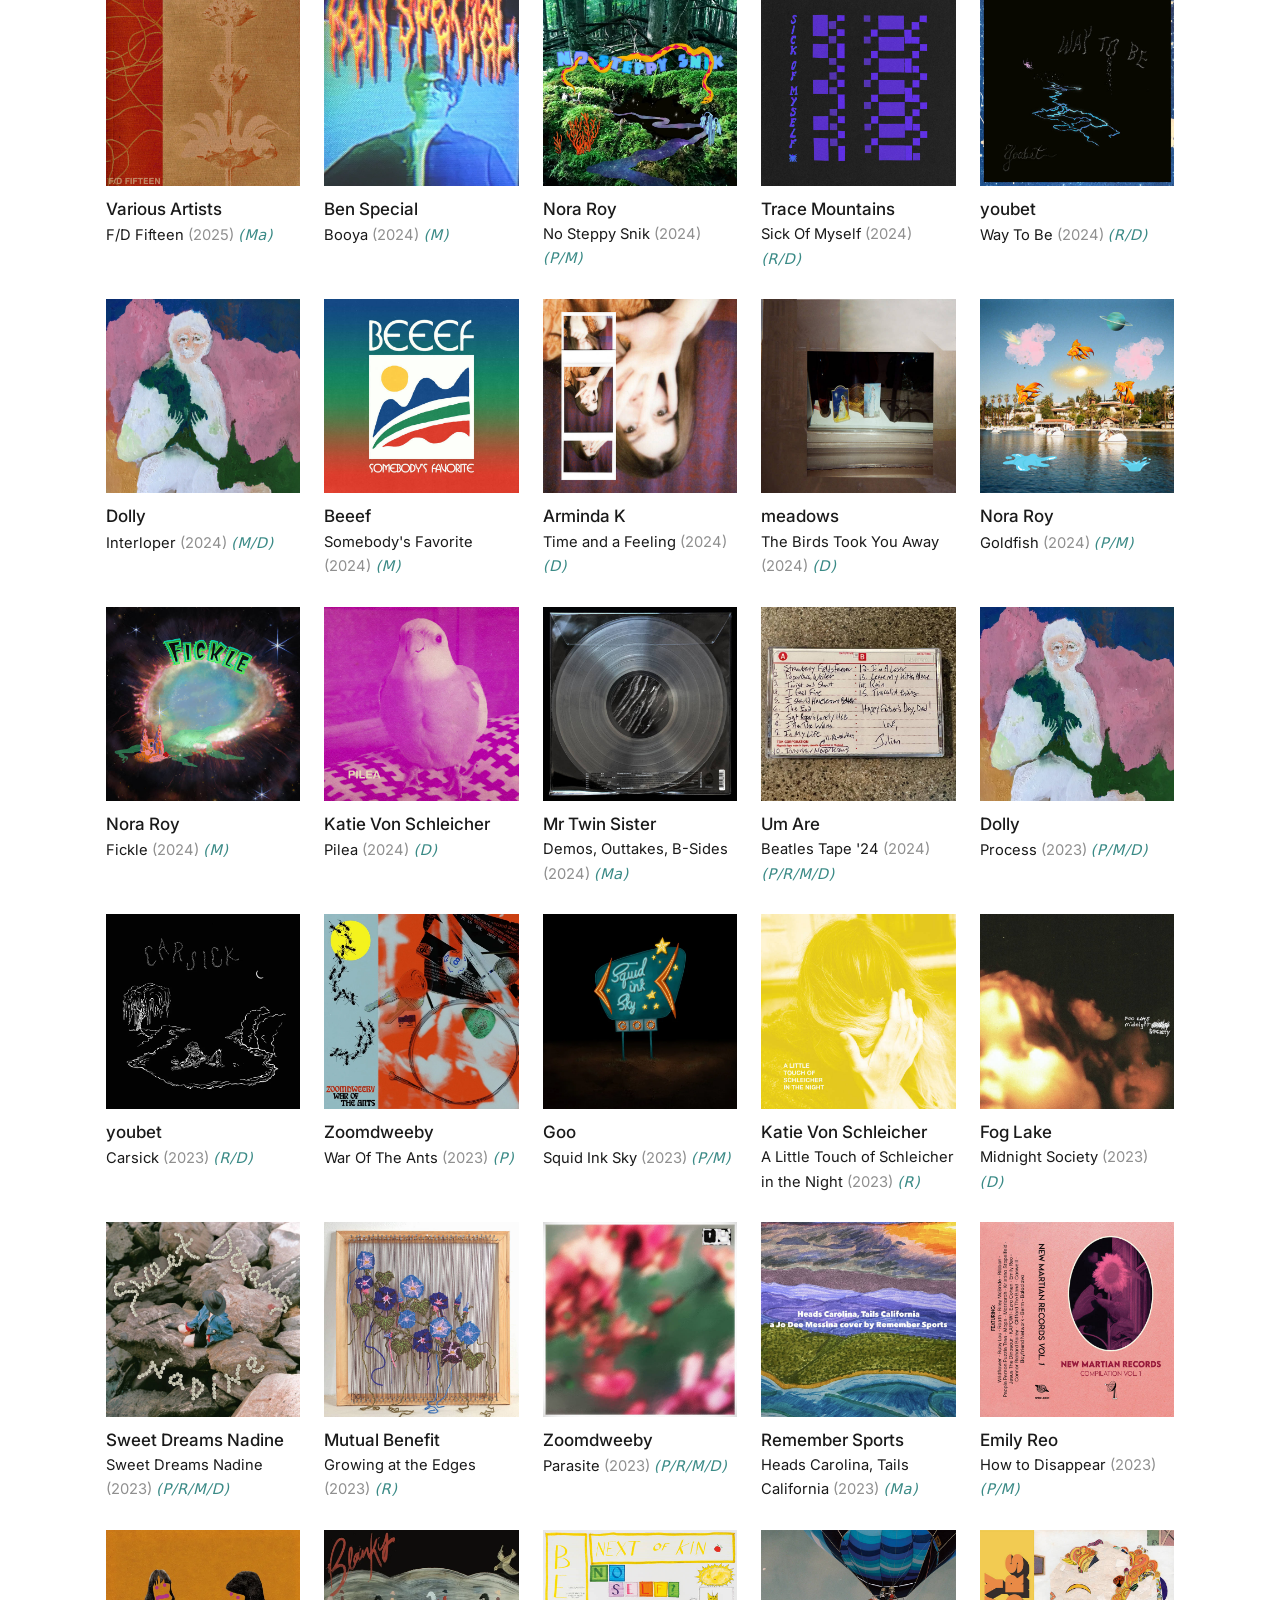
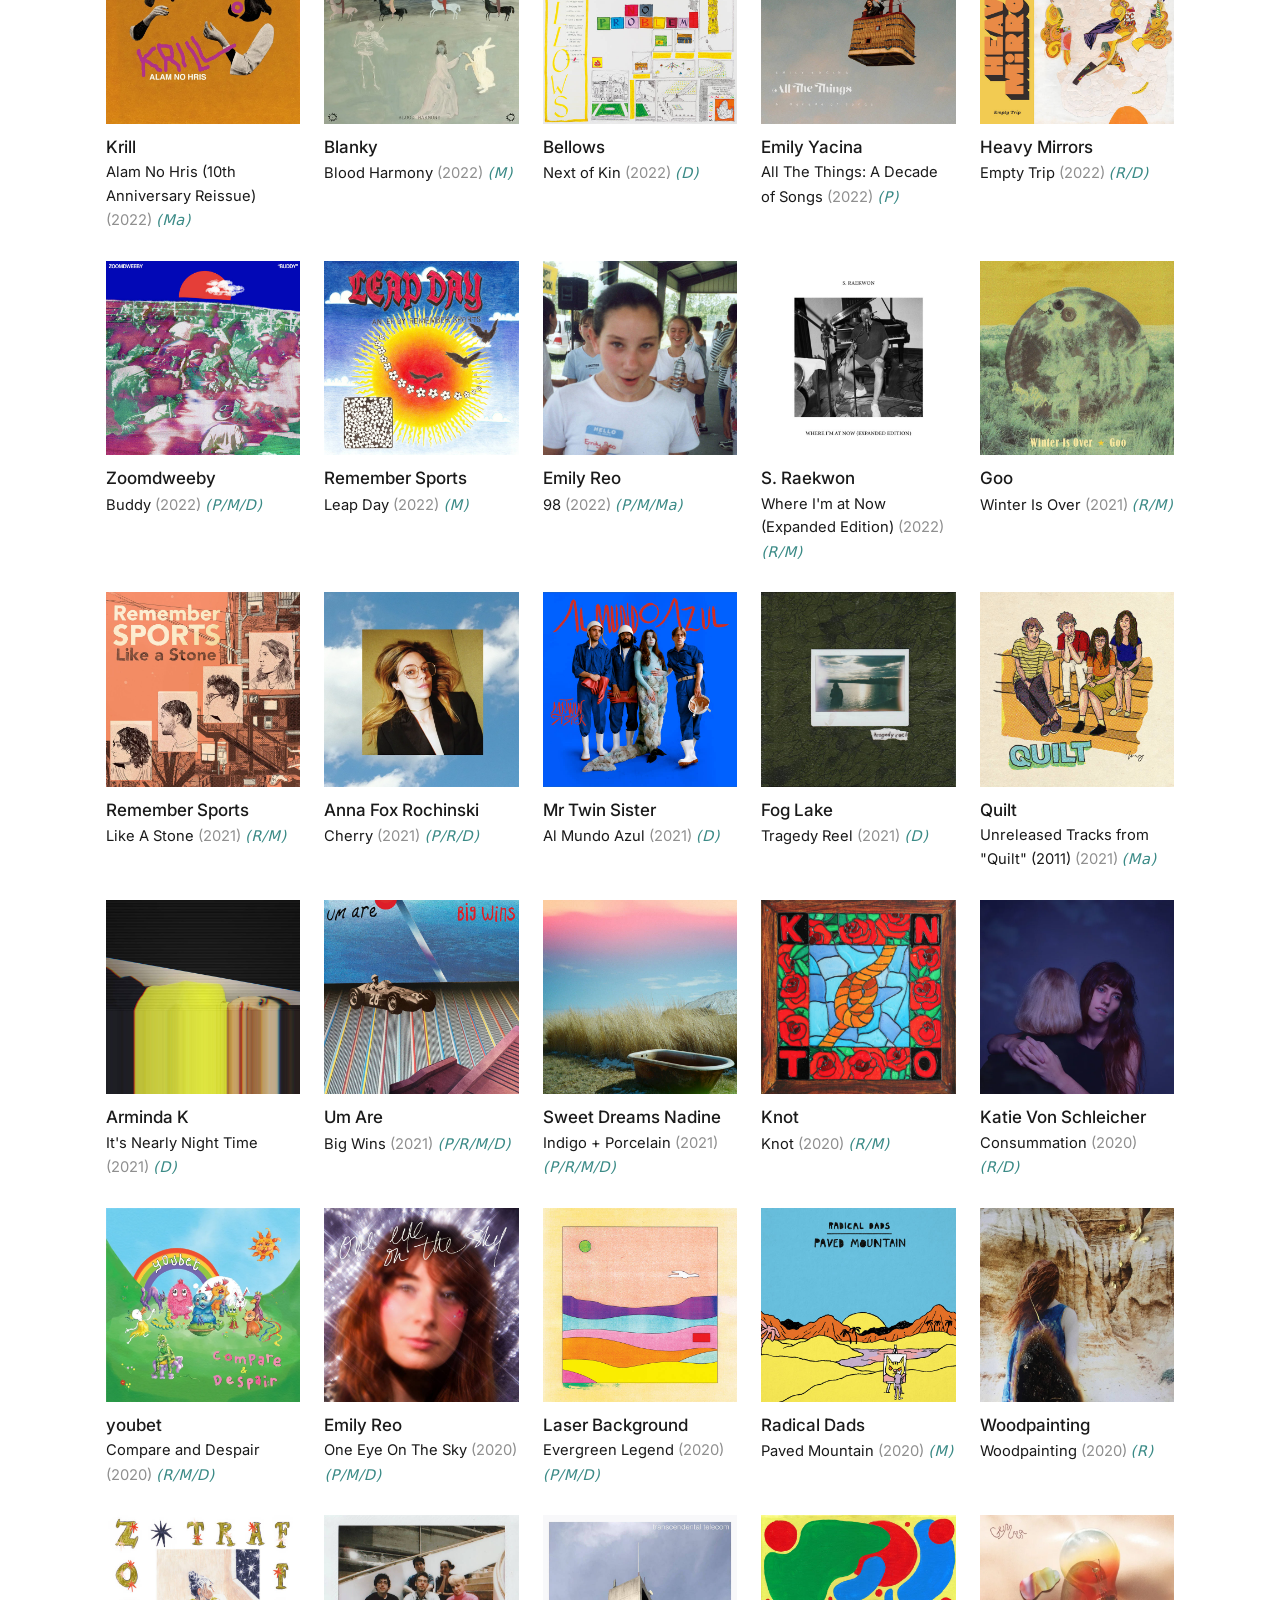
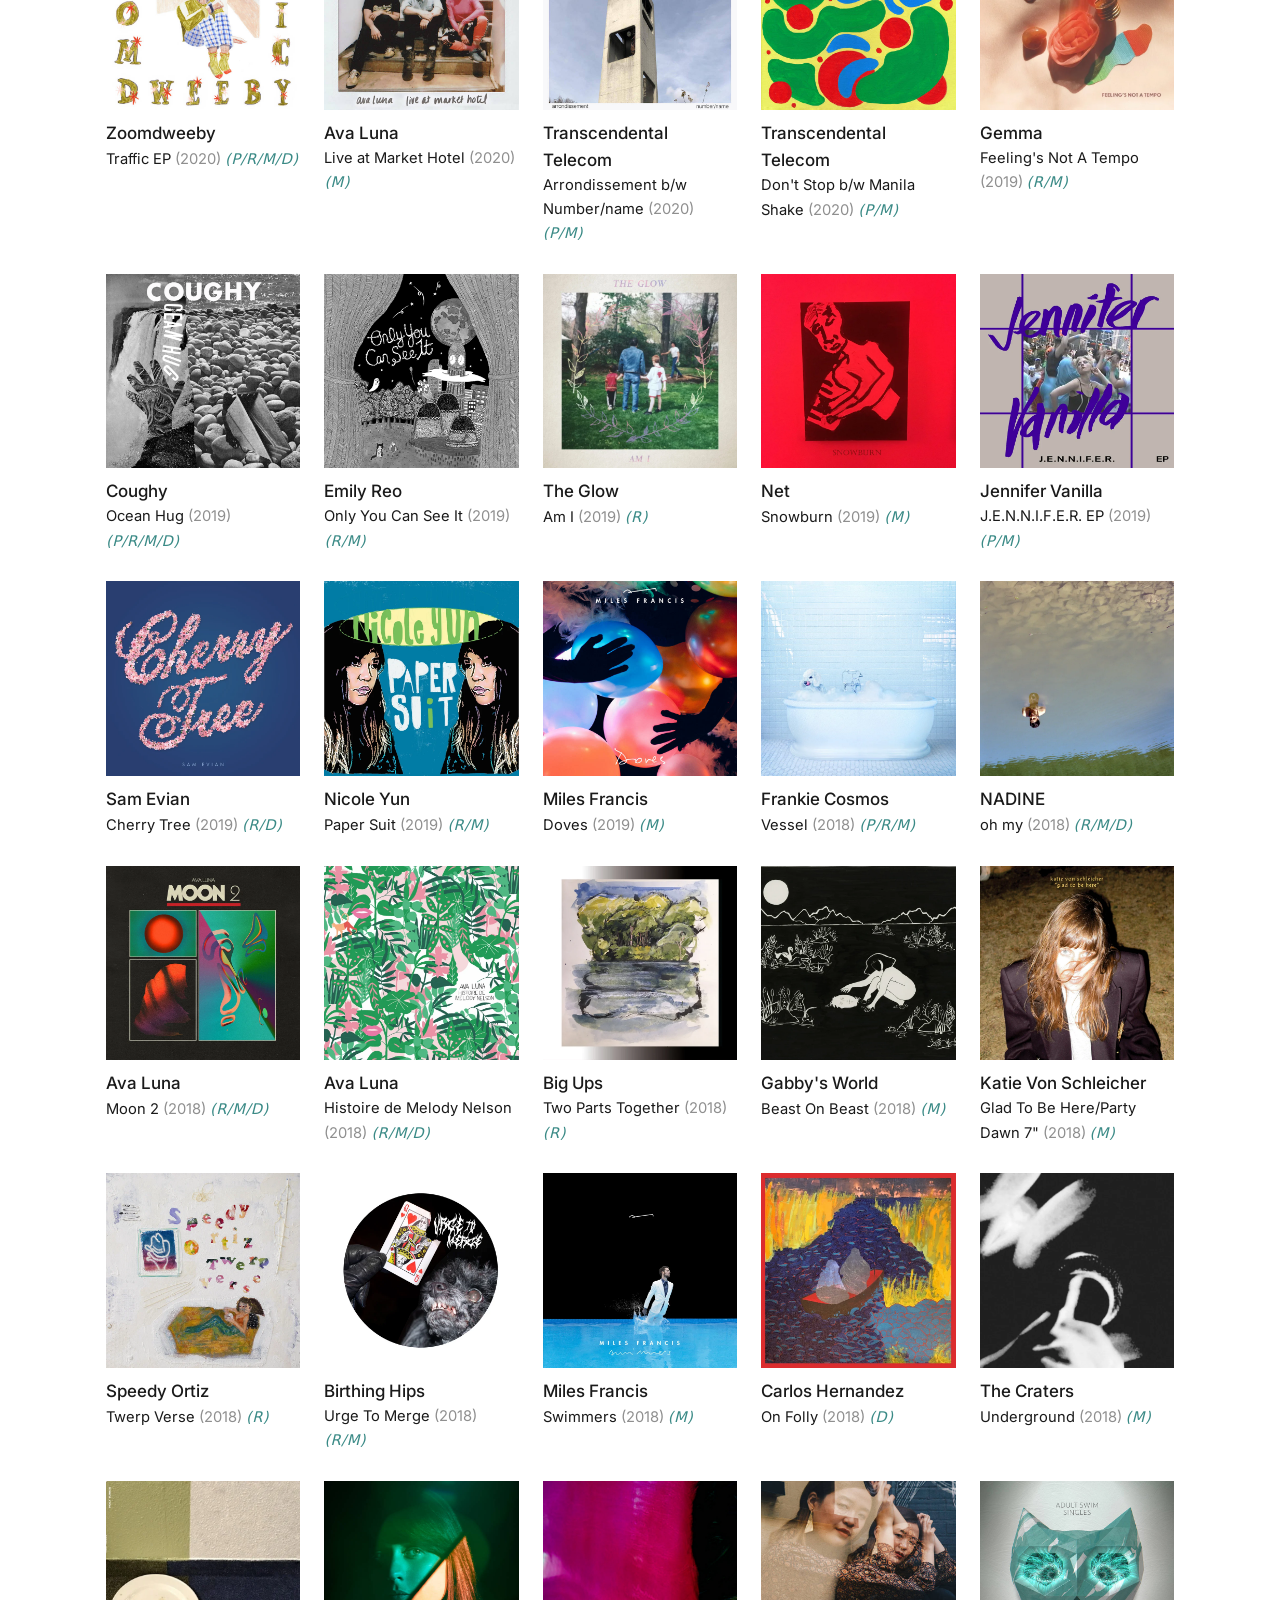
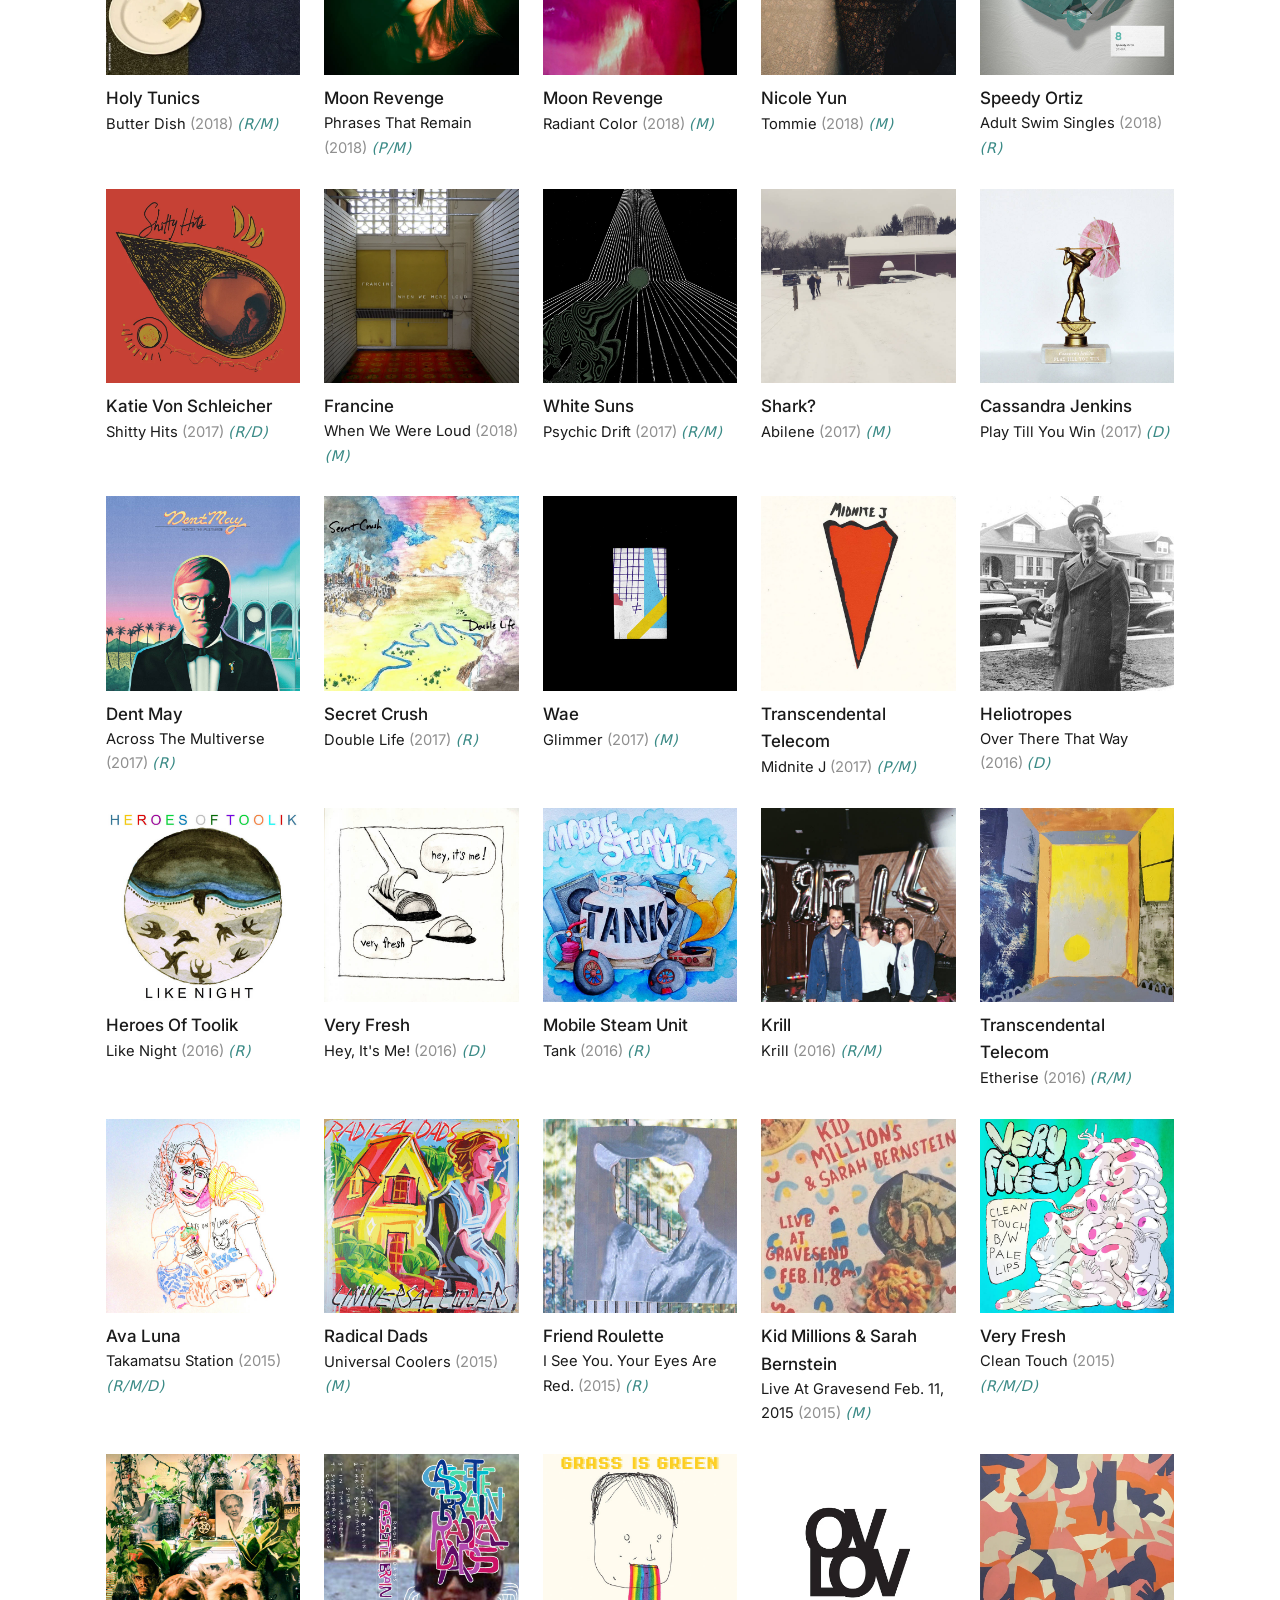
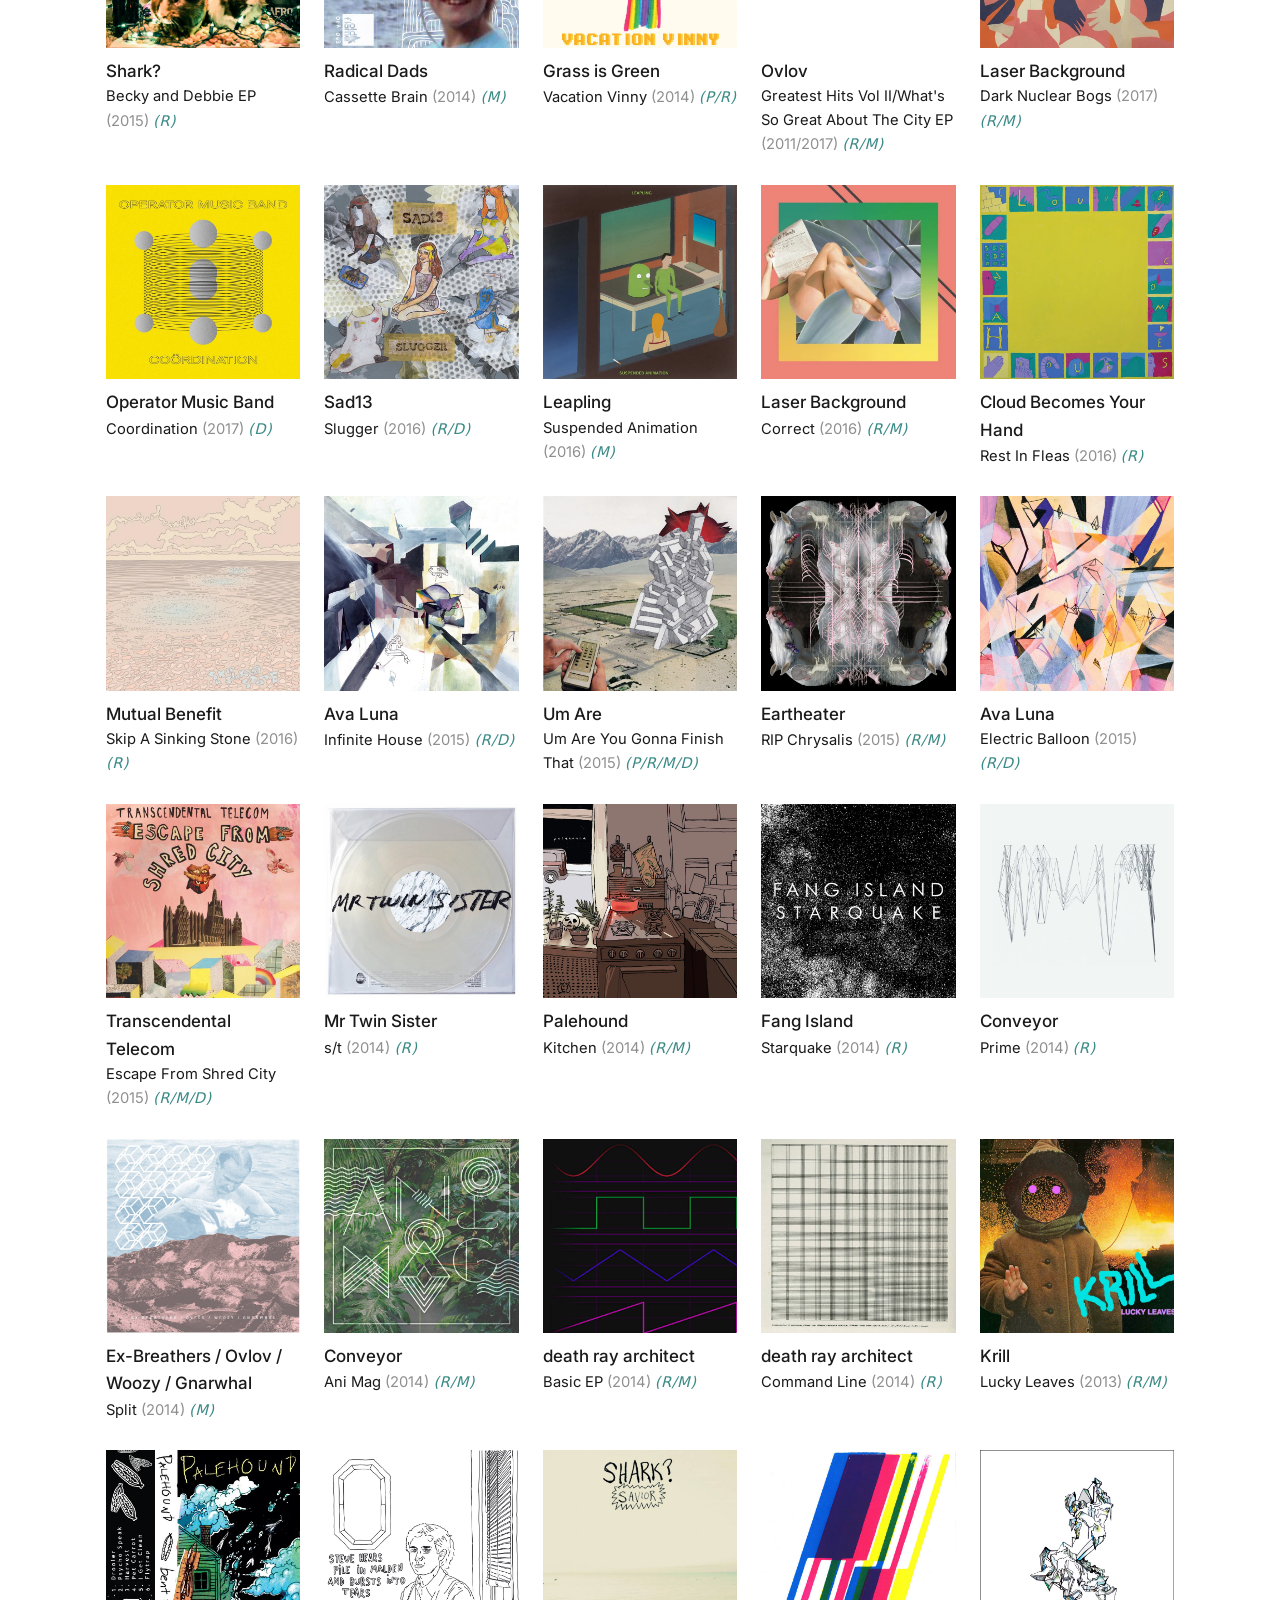
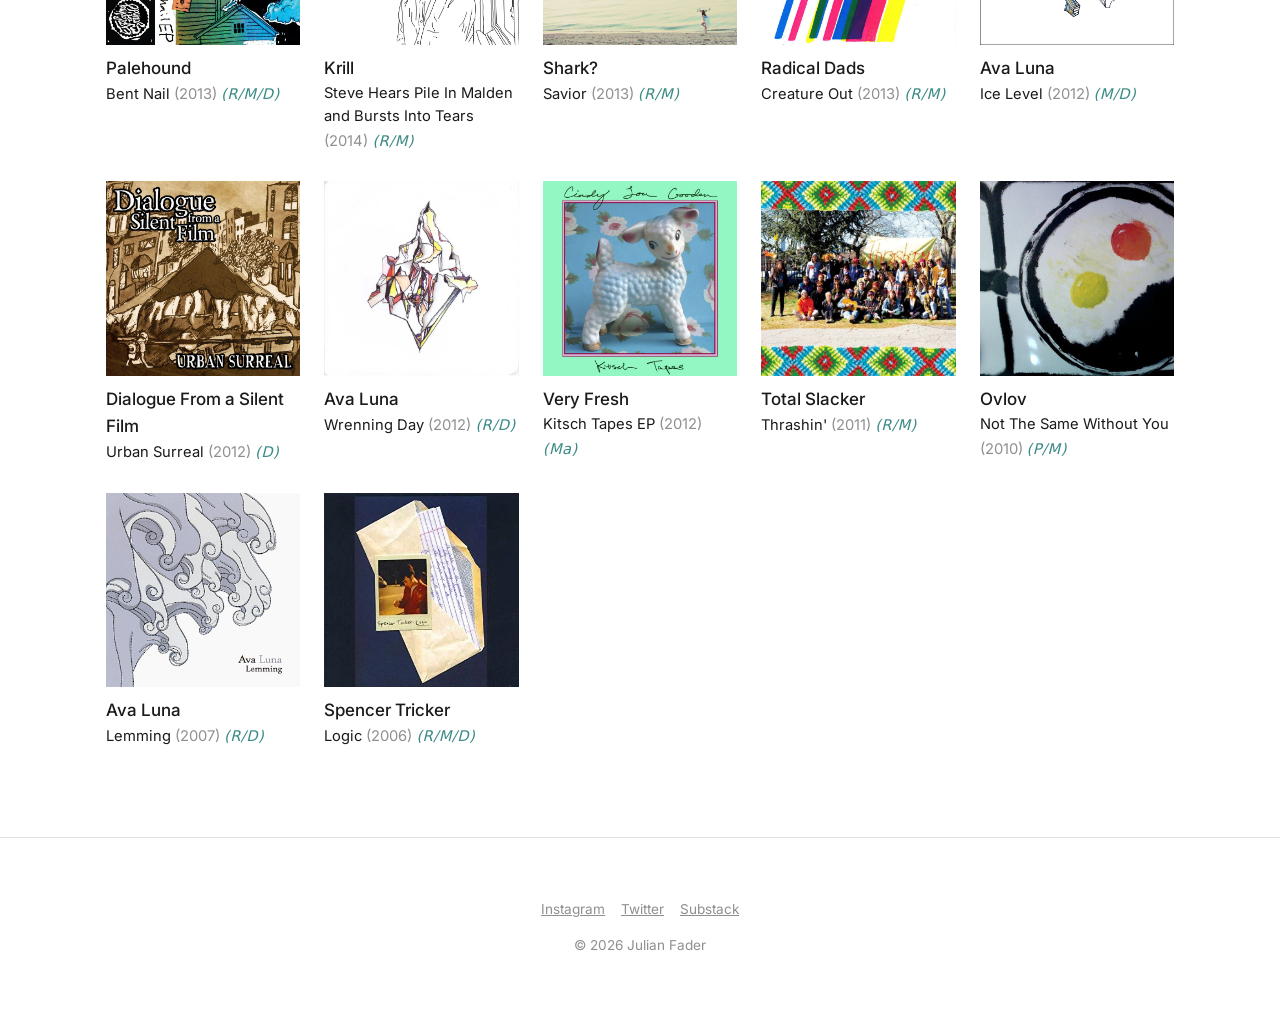
==== commit 289fab69: "seo" ====
--- a/index.html
+++ b/index.html
@@ -3,8 +3,17 @@
 <head>
 <meta charset="utf-8">
 <meta name="viewport" content="width=device-width, initial-scale=1">
-<title>Julian Fader</title>
-<meta name="description" content="Julian Fader: producer, mixer, drummer and composer. Co-owner of Honey Jar studio in Brooklyn.">
+<title>Julian Fader | Producer, Mixer, Drummer, Composer</title>
+<meta name="description" content="Julian Fader is a Brooklyn producer, mixer, drummer and composer, co-owner of Honey Jar studio. Credits include Remember Sports, youbet, Palehound, Ava Luna, Frankie Cosmos and more.">
+<link rel="canonical" href="https://julianfader.space/">
+<meta property="og:type" content="website">
+<meta property="og:site_name" content="Julian Fader">
+<meta property="og:title" content="Julian Fader | Producer, Mixer, Drummer, Composer">
+<meta property="og:description" content="Julian Fader is a Brooklyn producer, mixer, drummer and composer, co-owner of Honey Jar studio. Credits include Remember Sports, youbet, Palehound, Ava Luna, Frankie Cosmos and more.">
+<meta property="og:url" content="https://julianfader.space/">
+<meta property="og:image" content="https://julianfader.space/images/studio-left.jpg">
+<meta name="twitter:card" content="summary_large_image">
+<script type="application/ld+json">{"@context": "https://schema.org", "@type": "Person", "name": "Julian Fader", "url": "https://julianfader.space/", "image": "https://julianfader.space/images/studio-left.jpg", "jobTitle": "Record producer, mixing engineer, drummer and composer", "worksFor": {"@type": "Organization", "name": "Honey Jar", "url": "https://www.honeyjarbrooklyn.com/"}, "address": {"@type": "PostalAddress", "addressLocality": "Brooklyn", "addressRegion": "NY", "addressCountry": "US"}, "sameAs": ["https://www.instagram.com/umareyougonnafinishthat/", "https://twitter.com/coolingpie/", "https://coolingpie.substack.com/", "https://www.mixcloud.com/julbucket/"]}</script>
 <link rel="icon" href="/images/favicon.png">
 <link rel="preconnect" href="https://fonts.googleapis.com">
 <link rel="preconnect" href="https://fonts.gstatic.com" crossorigin>
--- a/assets/style.css
+++ b/assets/style.css
@@ -26,6 +26,10 @@
 .site-header { text-align: center; padding: 24px 16px 0; }
 .site-header > a { text-decoration: none; display: inline-block; }
 .logo { width: 240px; margin: 0 auto; mix-blend-mode: multiply; }
+.tagline {
+  margin: 6px 0 0; font-family: var(--head); font-weight: 600; font-size: .82rem;
+  letter-spacing: .14em; text-transform: uppercase; color: var(--muted);
+}
 .logo-text {
   font-family: var(--head); font-weight: 700; font-size: 2rem;
   color: var(--text); text-decoration: none; letter-spacing: 0.04em;
@@ -61,13 +65,14 @@
 
 /* ============ Home hero: photo / Buy Music Club / photo ============ */
 .hero {
-  display: grid; grid-template-columns: 1fr 1fr 1fr; gap: 32px; align-items: center;
+  display: grid; grid-template-columns: 1fr 1fr 1fr; gap: 28px; align-items: center;
+  max-width: 940px; margin: 0 auto;
 }
 .circle {
   aspect-ratio: 1; width: 100%; border-radius: 50%;
   object-fit: cover; background: #dfe6e2;
 }
-.embed iframe { width: 100%; border: 0; height: 420px; display: block; }
+.embed iframe { width: 100%; border: 0; height: 380px; display: block; }
 
 /* ============ Photos ============ */
 .photo-pair { display: grid; grid-template-columns: 1fr 1fr; gap: 16px; margin: 40px 0; }
@@ -79,13 +84,50 @@
   display: grid; gap: 28px 24px;
   grid-template-columns: repeat(auto-fill, minmax(190px, 1fr));
 }
-.record { text-decoration: none; color: var(--text); }
+.records { align-items: start; }
+.record {
+  display: flex; flex-direction: column; justify-content: flex-start; align-items: stretch;
+  text-decoration: none; color: var(--text);
+  font: inherit; text-align: left; background: none; border: 0; padding: 0; width: 100%;
+}
+.record > span { display: block; }
+.cover-wrap { position: relative; }
+.playable { cursor: pointer; }
+.playable:focus-visible { outline: 3px solid var(--accent); outline-offset: 4px; }
+.play-badge {
+  position: absolute; right: 10px; bottom: 10px; width: 38px; height: 38px; border-radius: 50%;
+  background: rgba(255,255,255,.92); box-shadow: 0 1px 4px rgba(0,0,0,.25);
+  opacity: 0; transition: opacity .15s;
+}
+.play-badge::after {
+  content: ""; position: absolute; left: 15px; top: 11px;
+  border-style: solid; border-width: 8px 0 8px 13px; border-color: transparent transparent transparent var(--accent);
+}
+.playable:hover .play-badge, .playable:focus-visible .play-badge { opacity: 1; }
+@media (hover: none) { .play-badge { opacity: 1; } }
+
+/* ============ Bandcamp pop-up player ============ */
+.player-modal {
+  position: fixed; inset: 0; z-index: 50; background: rgba(20,24,24,.6);
+  display: flex; align-items: center; justify-content: center;
+  padding: max(16px, env(safe-area-inset-top)) max(16px, env(safe-area-inset-right)) max(16px, env(safe-area-inset-bottom)) max(16px, env(safe-area-inset-left));
+}
+.player-modal[hidden] { display: none; }
+.player-box { position: relative; width: 100%; max-width: 420px; background: #fff; border-radius: 6px; padding: 44px 12px 12px; }
+.player-frame iframe { display: block; width: 100%; height: min(560px, 75vh); border: 0; }
+.player-close {
+  position: absolute; top: 6px; right: 8px; width: 34px; height: 34px;
+  border: 0; background: none; font-size: 28px; line-height: 1; color: var(--muted); cursor: pointer;
+}
+.player-close:hover, .player-close:focus-visible { color: var(--accent); }
+body.modal-open { overflow: hidden; }
 .record img {
   aspect-ratio: 1; width: 100%; object-fit: cover; background: #eee;
   transition: transform .2s;
 }
 .record:hover img { transform: scale(1.02); }
 .record .artist { margin: 10px 0 0; font-weight: 500; }
+.record img { display: block; }
 .record .title { margin: 0; font-size: .92rem; }
 .record .year { color: var(--muted); }
 
@@ -101,6 +143,13 @@
 .list a { font-weight: 500; text-decoration: none; }
 .list a:hover { text-decoration: underline; }
 .list .meta { display: block; font-size: .85rem; color: var(--muted); }
+.list-title { font-weight: 500; }
+.vol-links { display: flex; flex-wrap: wrap; gap: 8px; margin: 8px 0 6px; }
+.vol-links a {
+  font-size: .9rem; font-weight: 500; text-decoration: none; color: var(--accent);
+  border: 1.5px solid var(--accent); border-radius: 4px; padding: 3px 12px;
+}
+.vol-links a:hover, .vol-links a:focus-visible { background: var(--accent); color: #fff; text-decoration: none; }
 
 /* ============ Blog post ============ */
 .post img { margin: 24px 0; }
@@ -135,4 +184,54 @@
 
 /* ============ Role codes ============ */
 .credit { color: var(--accent); font-weight: 500; letter-spacing: .03em; font-style: italic; }
-.credit-key { margin: 0 0 24px; font-size: clamp(8px, 2.6vw, .9rem); color: var(--muted); white-space: nowrap; font-style: italic; text-align: center; }
+.credit-key { margin: 0 0 24px; font-size: clamp(8px, 2.4vw, .9rem); color: var(--muted); white-space: nowrap; font-style: italic; text-align: center; font-weight: 700; }
+
+/* ============ Drums To Go ============ */
+.drums { max-width: 960px; margin: 0 auto; }
+.drums-intro { max-width: 720px; margin: 0 auto 40px; text-align: center; }
+.drums-intro .lede { margin-bottom: 24px; }
+.drums-top { display: grid; grid-template-columns: minmax(0, 1fr) minmax(0, 1fr); gap: 32px; align-items: center; }
+.drums-player iframe { height: 420px; }
+.drums-photo { width: 100%; aspect-ratio: 1; object-fit: cover; border-radius: 4px; background: #eee; }
+.drums-cols {
+  display: grid; grid-template-columns: repeat(2, minmax(0, 1fr)); gap: 32px 40px;
+  margin: 64px 0; padding-top: 48px; border-top: 1px solid var(--line);
+}
+.drums-block h2 { margin: 0 0 8px; font-size: 1rem; text-transform: uppercase; letter-spacing: .08em; color: var(--accent); }
+.drums-block p { margin: 0; }
+.drums-photo-2 { width: 100%; aspect-ratio: 4 / 3; object-fit: cover; border-radius: 4px; background: #eee; }
+.book { background: #f4f7f6; border-radius: 6px; padding: 40px 32px; max-width: 720px; margin: 0 auto; }
+.book h2 { margin: 0 0 24px; text-align: center; font-size: 1.2rem; }
+.book-form { display: grid; gap: 18px; }
+.book-form[hidden] { display: none; }
+.book-form label { display: grid; gap: 6px; font-weight: 500; font-size: .95rem; }
+.book-form .optional { font-weight: 400; color: var(--muted); }
+.book-form input, .book-form textarea {
+  font: inherit; font-weight: 400; padding: 10px 12px; border: 1px solid #cfd8d6; border-radius: 4px; background: #fff; color: var(--text);
+}
+.book-form input:focus, .book-form textarea:focus { outline: 2px solid var(--accent); outline-offset: 1px; border-color: var(--accent); }
+.book-form .button { justify-self: start; border: 0; font: inherit; font-weight: 500; cursor: pointer; padding: 12px 28px; }
+.field-row { display: grid; grid-template-columns: 1fr 1fr; gap: 18px; }
+.honey { position: absolute; left: -9999px; }
+.form-sent { text-align: center; font-size: 1.1rem; color: var(--accent); margin: 0; }
+@media (max-width: 760px) {
+  .drums-top, .drums-cols, .field-row { grid-template-columns: 1fr; }
+  .drums-player iframe { height: 400px; }
+  .book { padding: 28px 18px; }
+}
+
+/* ============ Tighter top so the record grid shows on load ============ */
+.logo { width: 170px; }
+.site-header { padding-top: 14px; }
+.site-nav ul { margin-top: 16px; }
+main { padding-top: 24px; }
+.embed iframe { height: 260px; }
+.drums-player iframe { height: 420px; }
+main hr { margin: 24px 0; }
+.credit-key { margin-bottom: 16px; }
+@media (min-width: 761px) {
+  .hero { max-width: none; grid-template-columns: auto 1fr auto; gap: 24px; }
+  .hero .circle { width: 220px; }
+  .hero .embed { padding: 0 32px; }
+}
+@media (max-width: 760px) { .drums-player iframe { height: 400px; } }
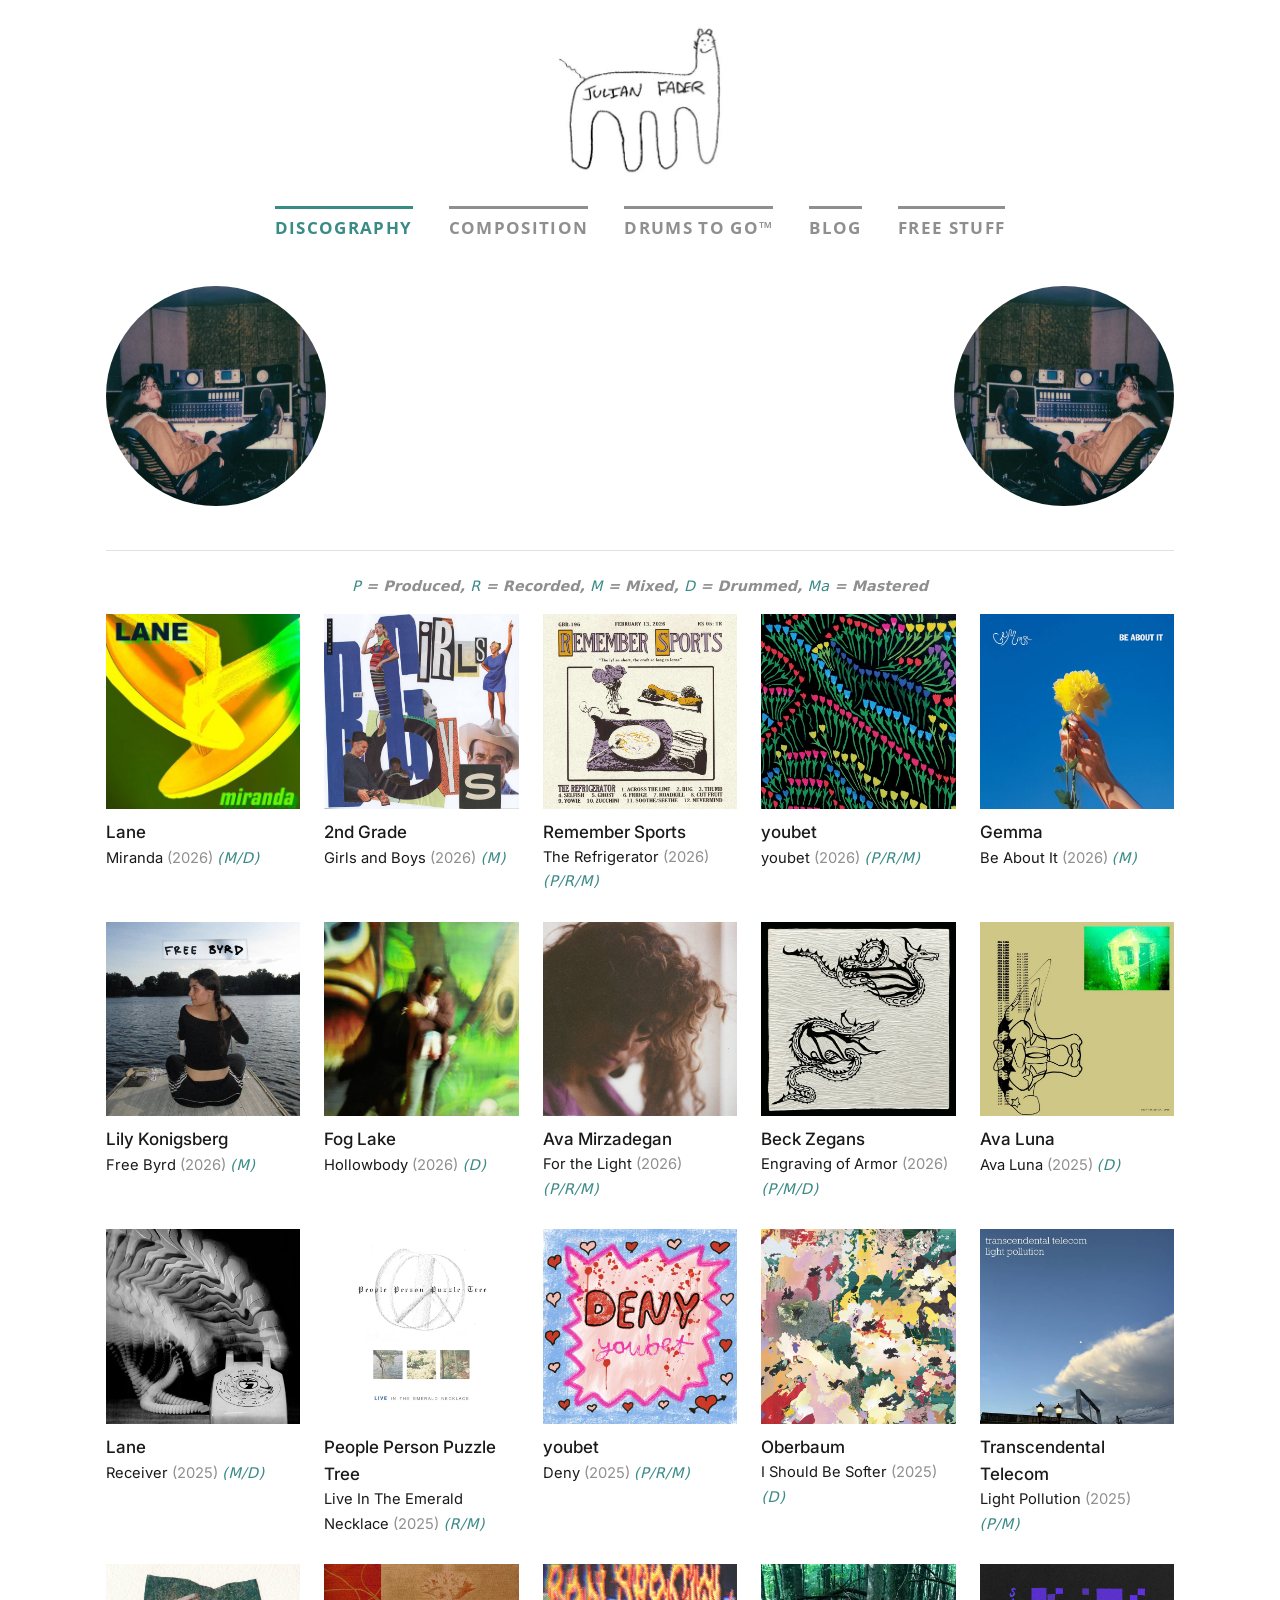
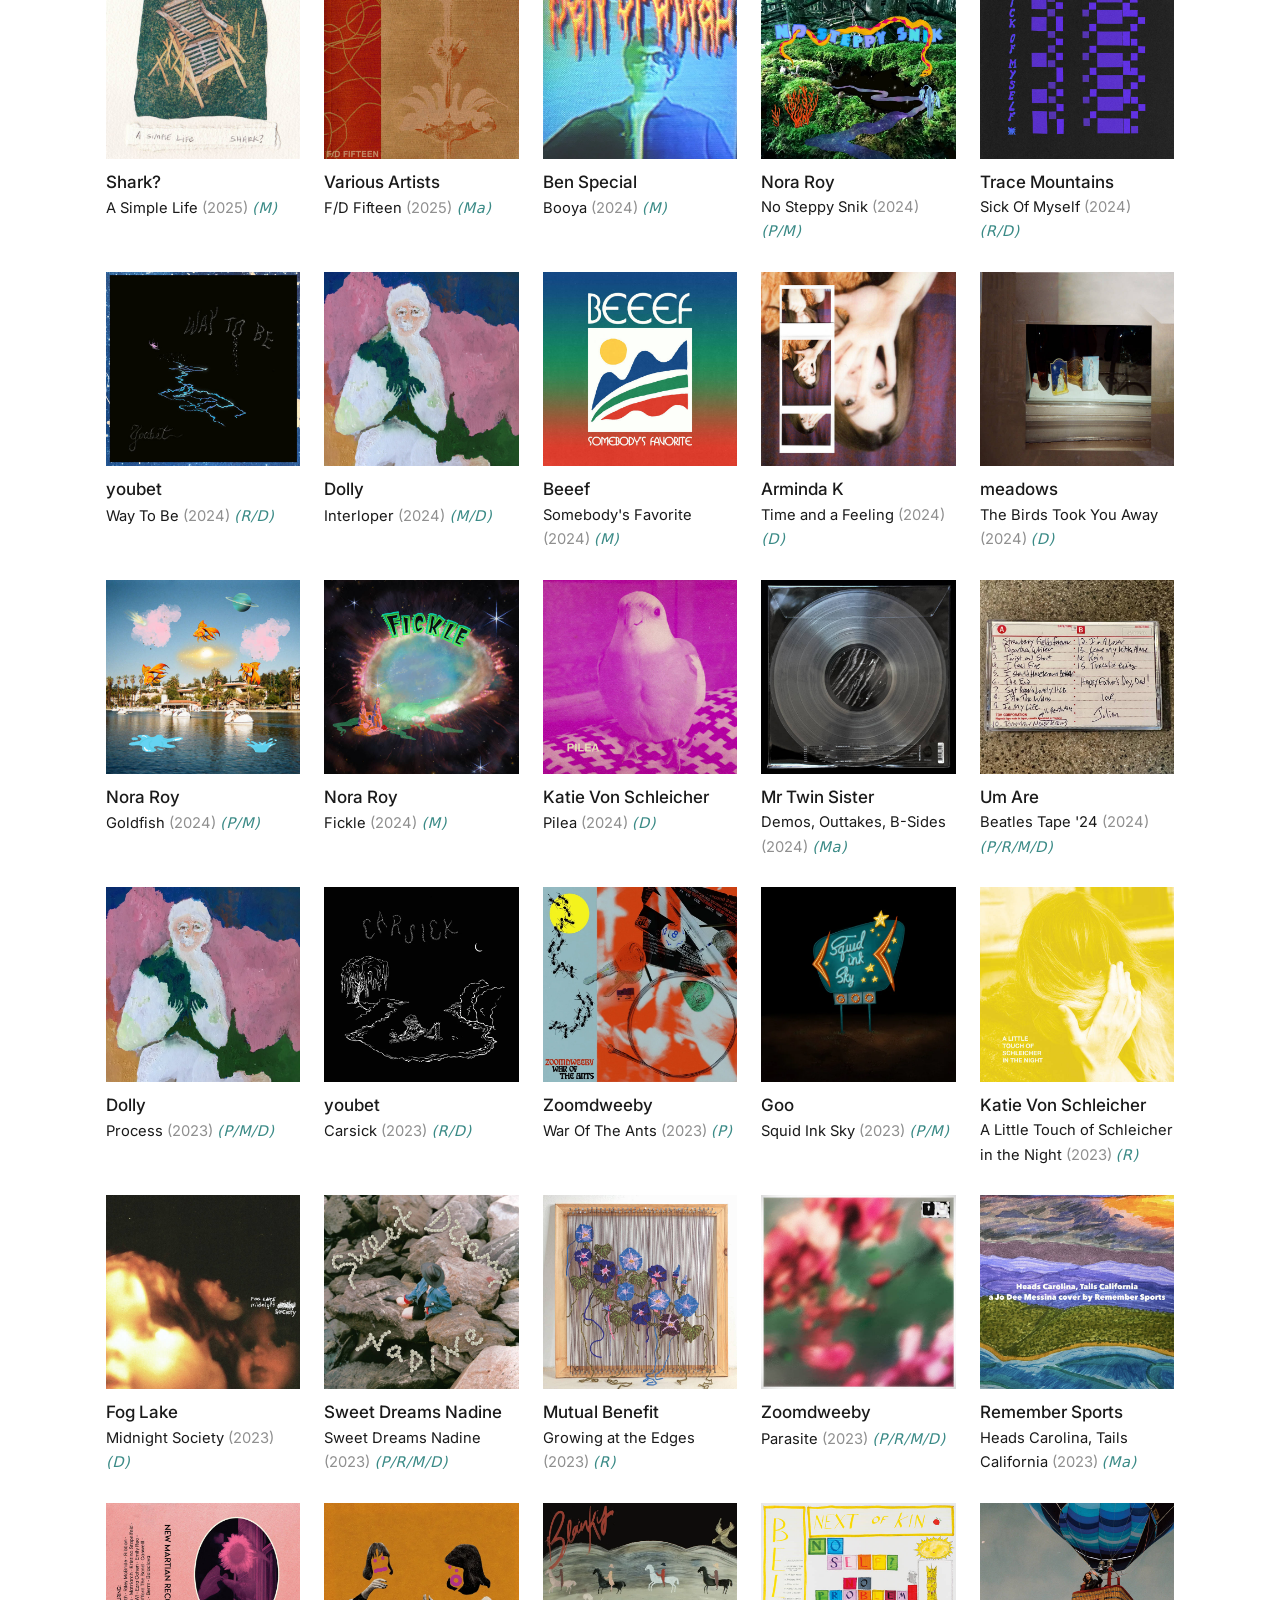
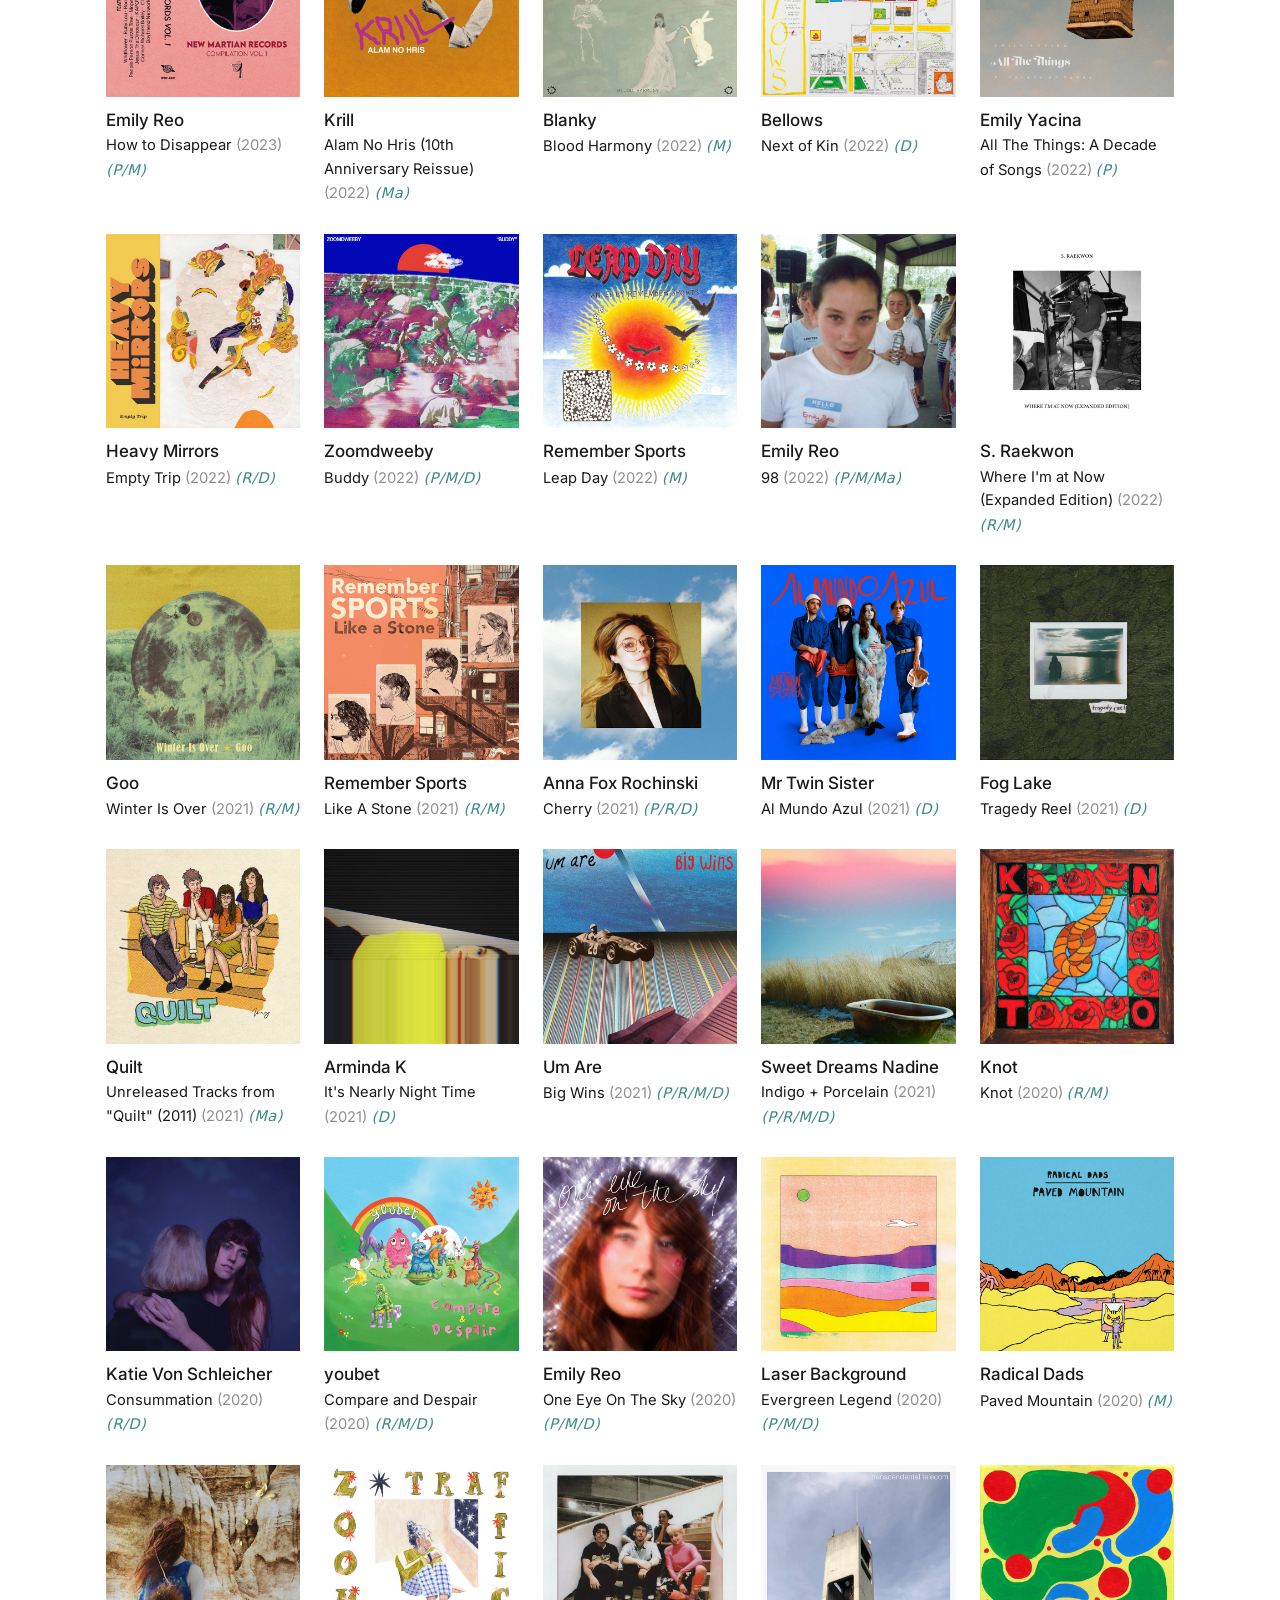
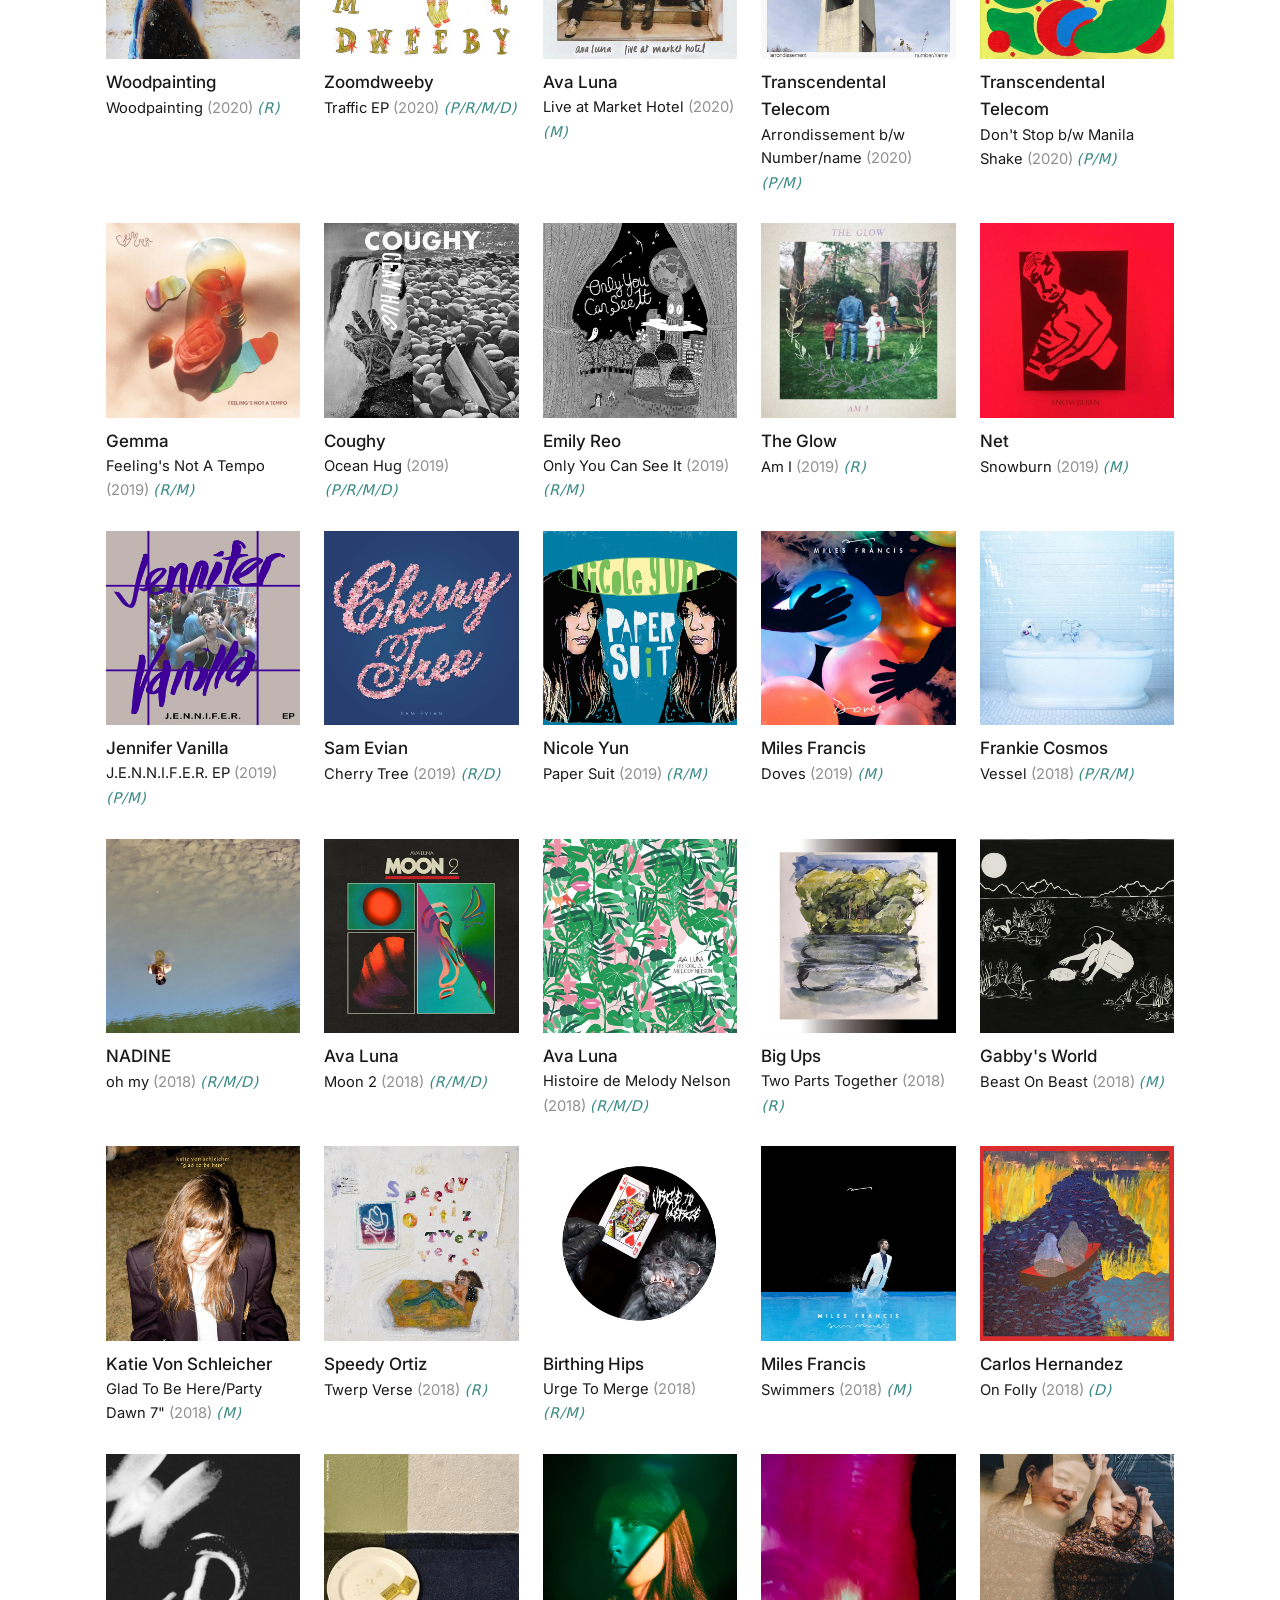
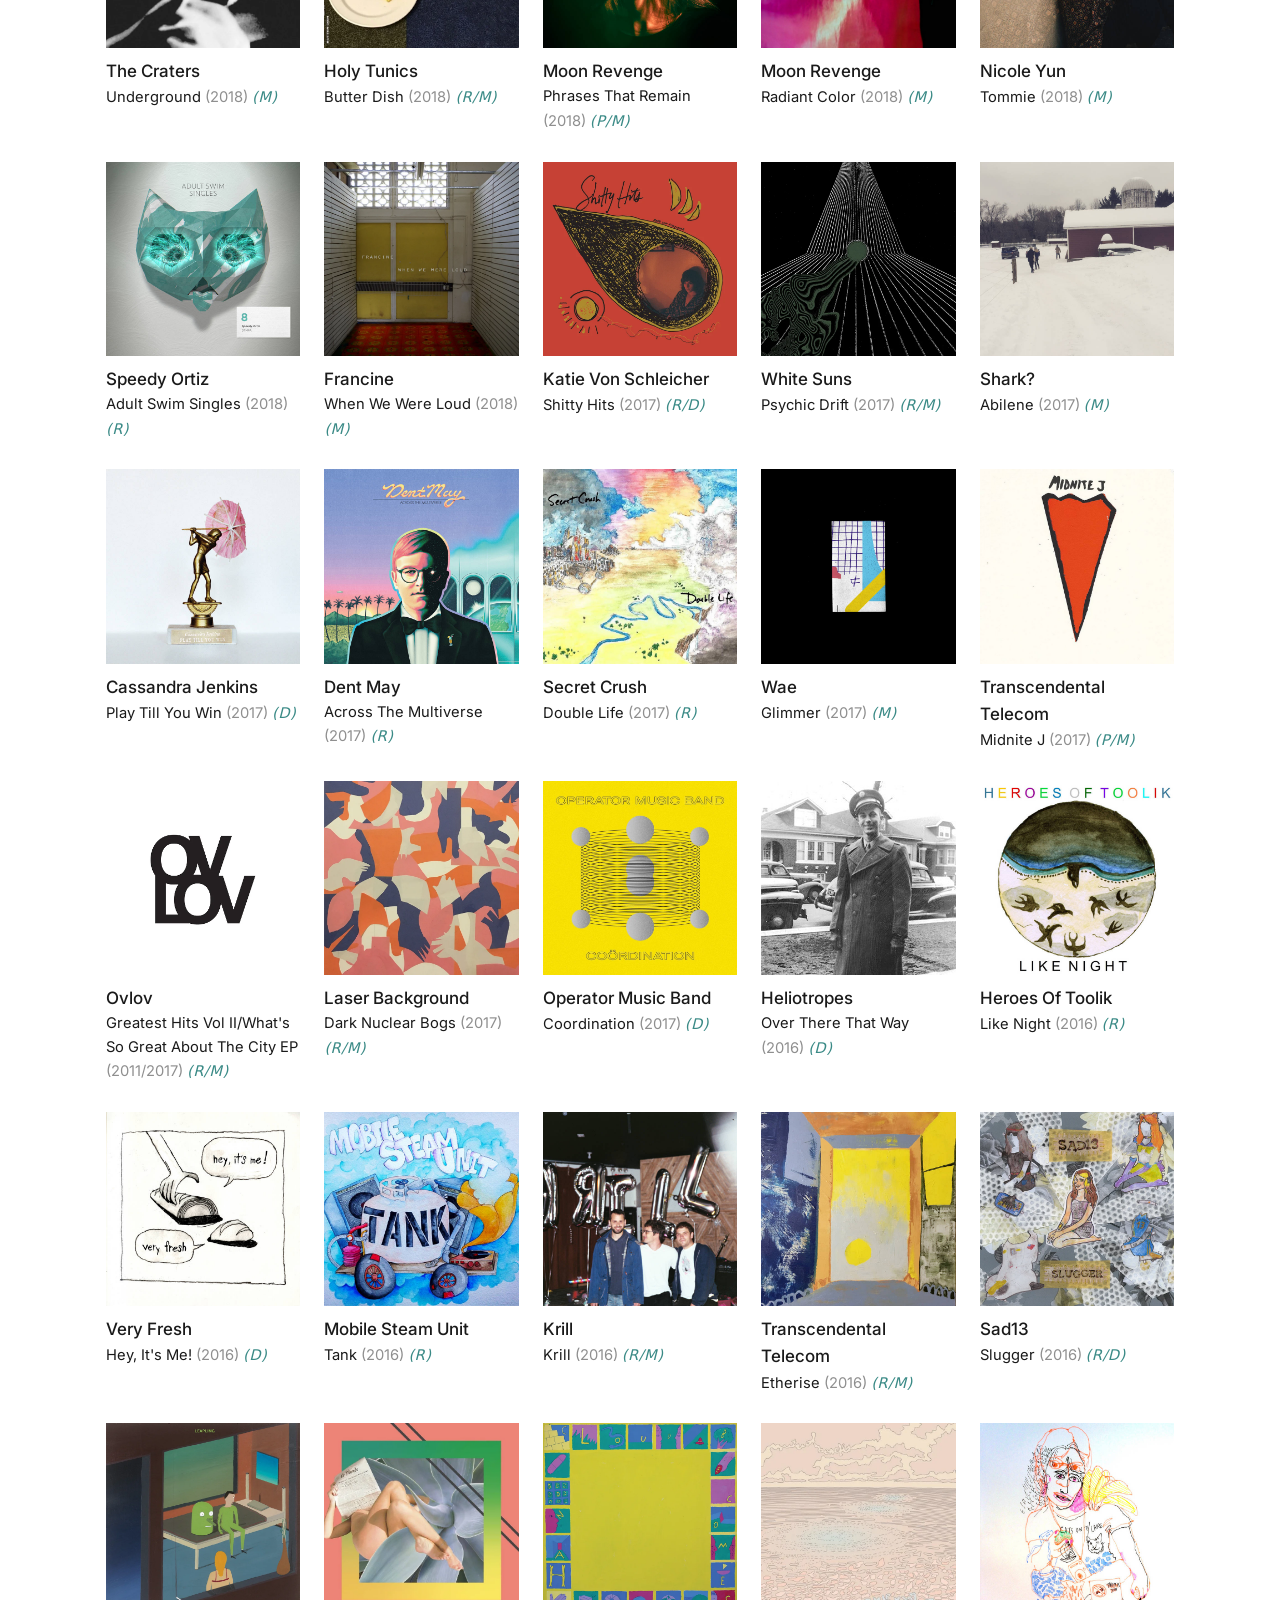
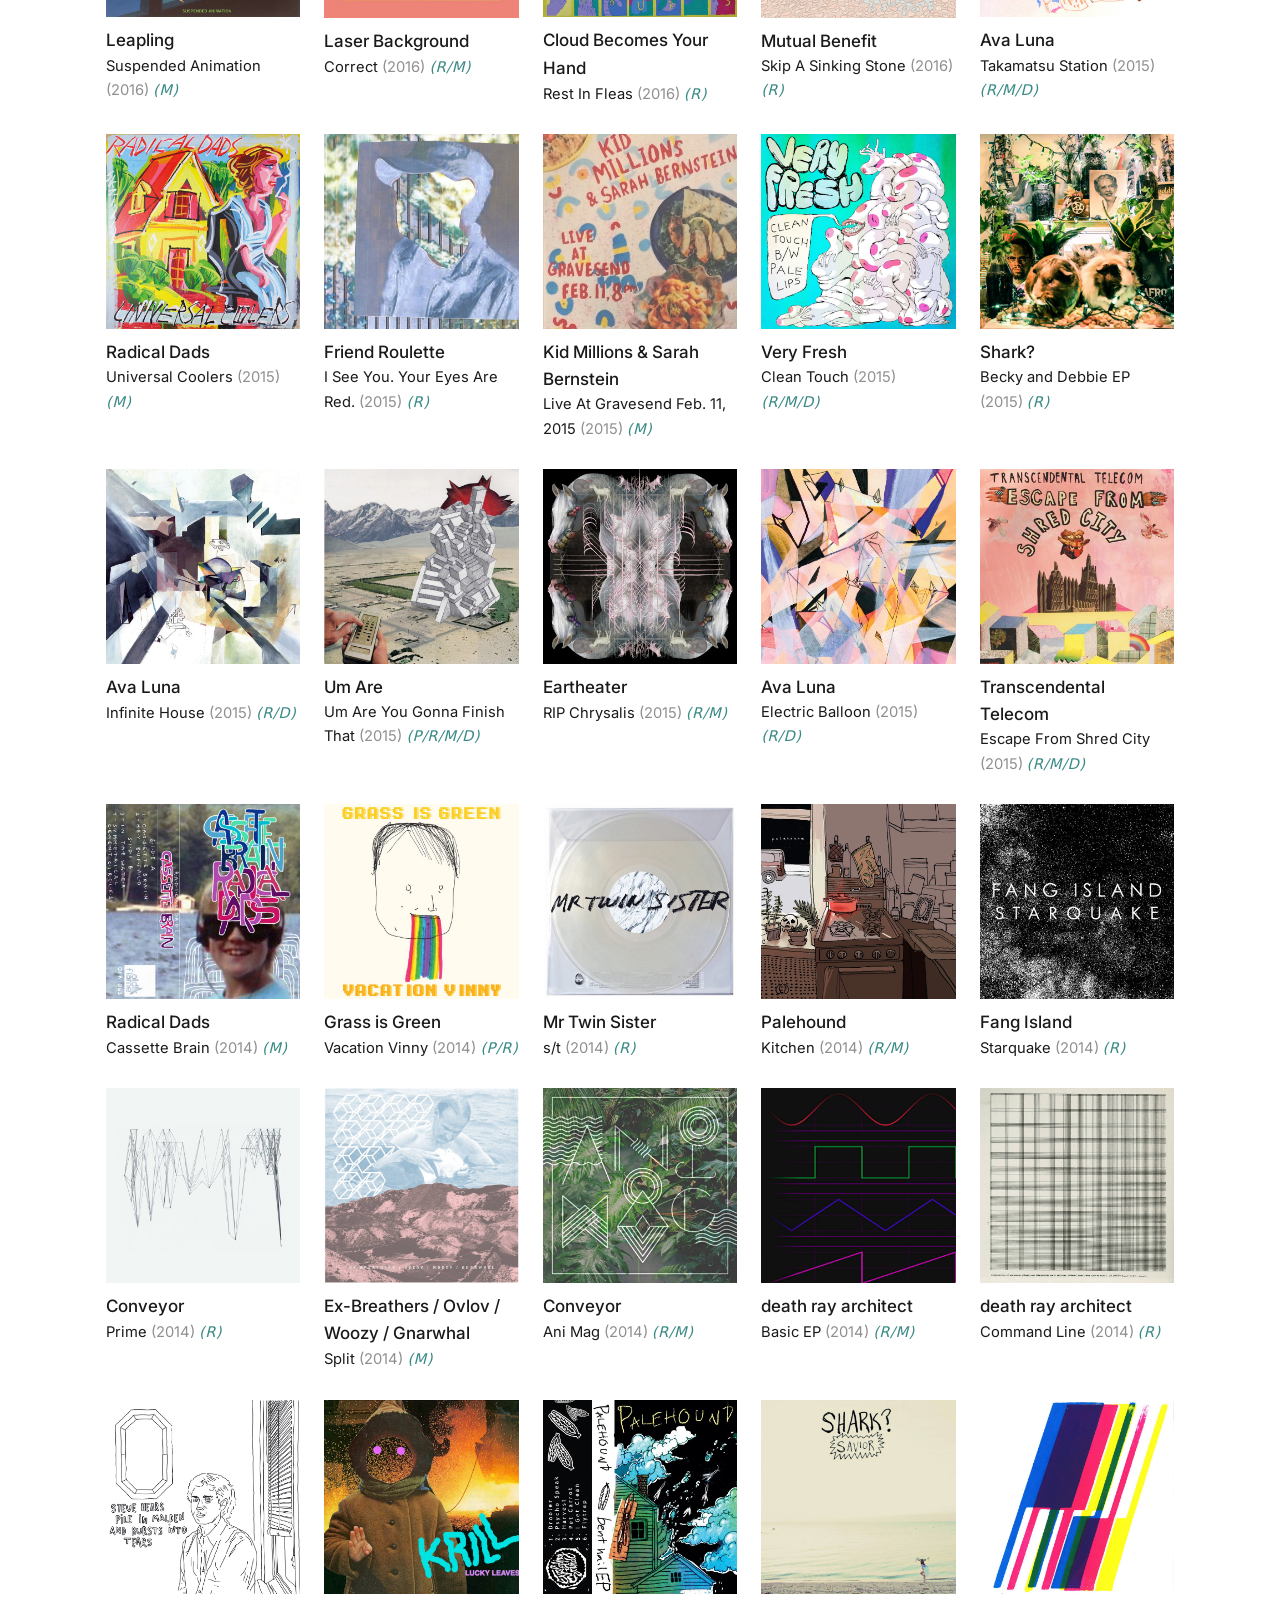
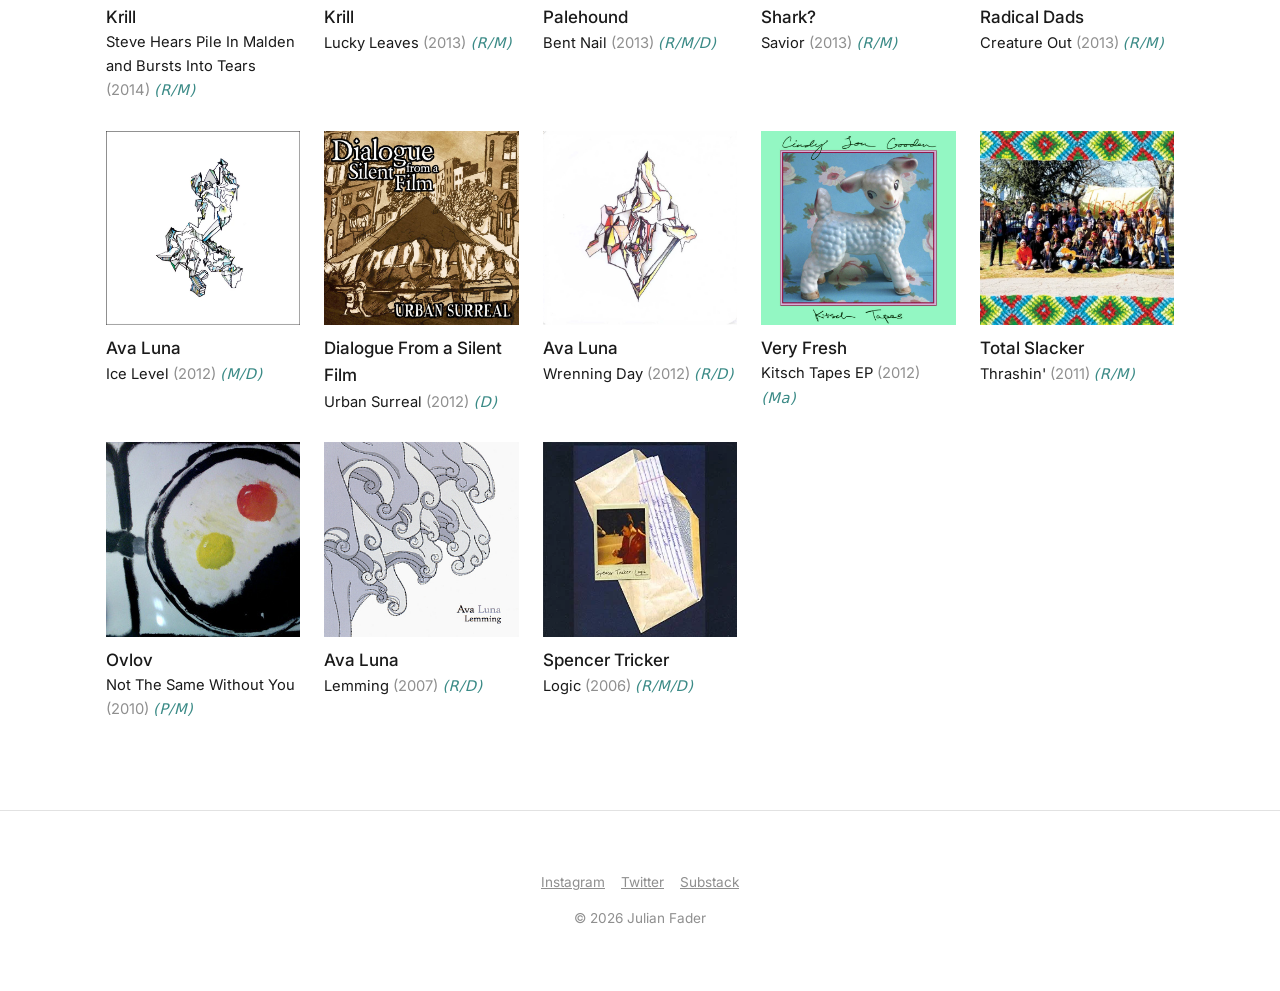
==== commit c21b6200: "Update site description and location to Boston Co-Authored-By: Claude Opus 5.5 <noreply@anthropic.co" ====
--- a/index.html
+++ b/index.html
@@ -4,16 +4,16 @@
 <meta charset="utf-8">
 <meta name="viewport" content="width=device-width, initial-scale=1">
 <title>Julian Fader | Producer, Mixer, Drummer, Composer</title>
-<meta name="description" content="Julian Fader is a Brooklyn producer, mixer, drummer and composer, co-owner of Honey Jar studio. Credits include Remember Sports, youbet, Palehound, Ava Luna, Frankie Cosmos and more.">
+<meta name="description" content="Boston producer, mixer, drummer and composer. Credits include Remember Sports, Palehound, youbet and Frankie Cosmos.">
 <link rel="canonical" href="https://julianfader.space/">
 <meta property="og:type" content="website">
 <meta property="og:site_name" content="Julian Fader">
 <meta property="og:title" content="Julian Fader | Producer, Mixer, Drummer, Composer">
-<meta property="og:description" content="Julian Fader is a Brooklyn producer, mixer, drummer and composer, co-owner of Honey Jar studio. Credits include Remember Sports, youbet, Palehound, Ava Luna, Frankie Cosmos and more.">
+<meta property="og:description" content="Boston producer, mixer, drummer and composer. Credits include Remember Sports, Palehound, youbet and Frankie Cosmos.">
 <meta property="og:url" content="https://julianfader.space/">
 <meta property="og:image" content="https://julianfader.space/images/studio-left.jpg">
 <meta name="twitter:card" content="summary_large_image">
-<script type="application/ld+json">{"@context": "https://schema.org", "@type": "Person", "name": "Julian Fader", "url": "https://julianfader.space/", "image": "https://julianfader.space/images/studio-left.jpg", "jobTitle": "Record producer, mixing engineer, drummer and composer", "worksFor": {"@type": "Organization", "name": "Honey Jar", "url": "https://www.honeyjarbrooklyn.com/"}, "address": {"@type": "PostalAddress", "addressLocality": "Brooklyn", "addressRegion": "NY", "addressCountry": "US"}, "sameAs": ["https://www.instagram.com/umareyougonnafinishthat/", "https://twitter.com/coolingpie/", "https://coolingpie.substack.com/", "https://www.mixcloud.com/julbucket/"]}</script>
+<script type="application/ld+json">{"@context": "https://schema.org", "@type": "Person", "name": "Julian Fader", "url": "https://julianfader.space/", "image": "https://julianfader.space/images/studio-left.jpg", "jobTitle": "Record producer, mixing engineer, drummer and composer", "worksFor": {"@type": "Organization", "name": "Honey Jar", "url": "https://www.honeyjarbrooklyn.com/"}, "address": {"@type": "PostalAddress", "addressLocality": "Boston", "addressRegion": "MA", "addressCountry": "US"}, "sameAs": ["https://www.instagram.com/umareyougonnafinishthat/", "https://twitter.com/coolingpie/", "https://coolingpie.substack.com/", "https://www.mixcloud.com/julbucket/"]}</script>
 <link rel="icon" href="/images/favicon.png">
 <link rel="preconnect" href="https://fonts.googleapis.com">
 <link rel="preconnect" href="https://fonts.gstatic.com" crossorigin>
--- a/assets/style.css
+++ b/assets/style.css
@@ -235,3 +235,107 @@
   .hero .embed { padding: 0 32px; }
 }
 @media (max-width: 760px) { .drums-player iframe { height: 400px; } }
+
+/* ============ Composition ============ */
+.comp { max-width: 960px; margin: 0 auto; }
+.comp-intro { max-width: 720px; margin: 0 auto 40px; text-align: center; }
+.comp-head {
+  margin: 64px 0 20px; padding-top: 40px; border-top: 1px solid var(--line);
+  font-size: 1rem; text-transform: uppercase; letter-spacing: .08em; color: var(--accent);
+}
+.clip { margin: 0; }
+.clip-grid { display: grid; grid-template-columns: repeat(2, minmax(0, 1fr)); gap: 36px 28px; }
+.clip-grid-3 { grid-template-columns: repeat(3, minmax(0, 1fr)); gap: 32px 22px; }
+.clip-play {
+  position: relative; display: block; width: 100%; padding: 0; border: 0; background: #111;
+  cursor: pointer; overflow: hidden; border-radius: 4px;
+}
+.clip-play img {
+  display: block; width: 100%; height: auto; aspect-ratio: 16 / 9; object-fit: cover;
+  transition: transform .3s, opacity .3s; opacity: .94;
+}
+.clip-play:hover img { transform: scale(1.02); opacity: 1; }
+.clip-play:focus-visible { outline: 3px solid var(--accent); outline-offset: 4px; }
+.clip-badge {
+  position: absolute; left: 50%; top: 50%; width: 60px; height: 60px; margin: -30px 0 0 -30px;
+  border-radius: 50%; background: rgba(255,255,255,.92); box-shadow: 0 2px 10px rgba(0,0,0,.35);
+  transition: transform .2s;
+}
+.clip-badge::after {
+  content: ""; position: absolute; left: 24px; top: 18px;
+  border-style: solid; border-width: 12px 0 12px 19px; border-color: transparent transparent transparent var(--accent);
+}
+.clip-play:hover .clip-badge { transform: scale(1.08); }
+.clip-featured .clip-badge { width: 76px; height: 76px; margin: -38px 0 0 -38px; }
+.clip-featured .clip-badge::after { left: 30px; top: 23px; border-width: 15px 0 15px 24px; }
+.clip figcaption { margin-top: 12px; }
+.clip h3 { margin: 0; font-size: 1.05rem; }
+.clip-featured h3 { font-size: 1.3rem; }
+.clip-title { font-family: var(--body); font-weight: 400; color: var(--text); }
+.clip-meta { margin: 2px 0 0; color: var(--muted); font-size: .9rem; }
+.comp-intro + .comp-head { margin-top: 0; padding-top: 0; border-top: 0; }
+.clip-featured { margin-bottom: 36px; }
+.clip-podcast iframe { display: block; width: 100%; height: 232px; border: 0; border-radius: 12px; }
+
+/* Pop-up video player */
+.video-modal {
+  position: fixed; inset: 0; z-index: 50; background: rgba(10,12,12,.85);
+  display: flex; align-items: center; justify-content: center; padding: 16px;
+}
+.video-modal[hidden] { display: none; }
+.video-box { position: relative; width: min(1100px, 100%, calc((100vh - 120px) * 16 / 9)); }
+.video-frame video, .video-frame iframe { display: block; width: 100%; aspect-ratio: 16 / 9; border: 0; background: #000; }
+.video-close {
+  position: absolute; top: -44px; right: -6px; width: 40px; height: 40px;
+  border: 0; background: none; color: #fff; font-size: 34px; line-height: 1; cursor: pointer; opacity: .85;
+}
+.video-close:hover, .video-close:focus-visible { opacity: 1; }
+
+@media (max-width: 760px) {
+  .clip-grid { grid-template-columns: 1fr; gap: 32px; }
+  .comp-head { margin-top: 48px; padding-top: 32px; }
+  .clip-featured .clip-badge { width: 60px; height: 60px; margin: -30px 0 0 -30px; }
+  .clip-featured .clip-badge::after { left: 24px; top: 18px; border-width: 12px 0 12px 19px; }
+}
+
+/* ============ Pitches playlist (Composition page) ============ */
+.pitch-intro { margin: -8px 0 16px; }
+.pitch-list {
+  list-style: none; margin: 0; padding: 0;
+  display: grid; grid-template-columns: repeat(2, minmax(0, 1fr)); column-gap: 40px;
+}
+.pitch {
+  display: grid; grid-template-columns: minmax(0, 1fr) auto; align-items: center; column-gap: 12px;
+  border-bottom: 1px solid var(--line);
+}
+.pitch-play {
+  display: flex; align-items: center; gap: 12px; min-width: 0; width: 100%;
+  padding: 10px 0; border: 0; background: none; font: inherit; color: var(--text); text-align: left; cursor: pointer;
+}
+.pitch-play:focus-visible { outline: 3px solid var(--accent); outline-offset: 2px; }
+.pitch-icon {
+  position: relative; flex: none; width: 30px; height: 30px; border-radius: 50%;
+  border: 1.5px solid var(--line); transition: border-color .15s, background .15s;
+}
+.pitch-icon::after {
+  content: ""; position: absolute; left: 11px; top: 8px;
+  border-style: solid; border-width: 6px 0 6px 9px; border-color: transparent transparent transparent var(--accent);
+}
+.pitch.playing .pitch-icon::after {
+  left: 10px; top: 9px; width: 8px; height: 10px;
+  border-width: 0 3px; border-color: #fff; border-style: solid;
+}
+.pitch-play:hover .pitch-icon { border-color: var(--accent); }
+.pitch.active .pitch-icon { background: var(--accent); border-color: var(--accent); }
+.pitch.active .pitch-icon::after { border-left-color: #fff; }
+.pitch-name { font-weight: 500; white-space: nowrap; overflow: hidden; text-overflow: ellipsis; }
+.pitch.active .pitch-name { color: var(--accent); }
+.pitch-style { color: var(--muted); font-size: .9rem; white-space: nowrap; overflow: hidden; text-overflow: ellipsis; }
+.pitch-time { color: var(--muted); font-size: .82rem; font-variant-numeric: tabular-nums; }
+.pitch { position: relative; }
+.pitch-bar { display: none; position: absolute; left: 0; right: 0; bottom: -6px; height: 12px; cursor: pointer; z-index: 1; }
+.pitch-fill { position: absolute; left: 0; top: 5px; height: 2px; width: 0; background: var(--accent); }
+.pitch.active .pitch-bar { display: block; }
+@media (max-width: 760px) {
+  .pitch-list { grid-template-columns: 1fr; }
+}
